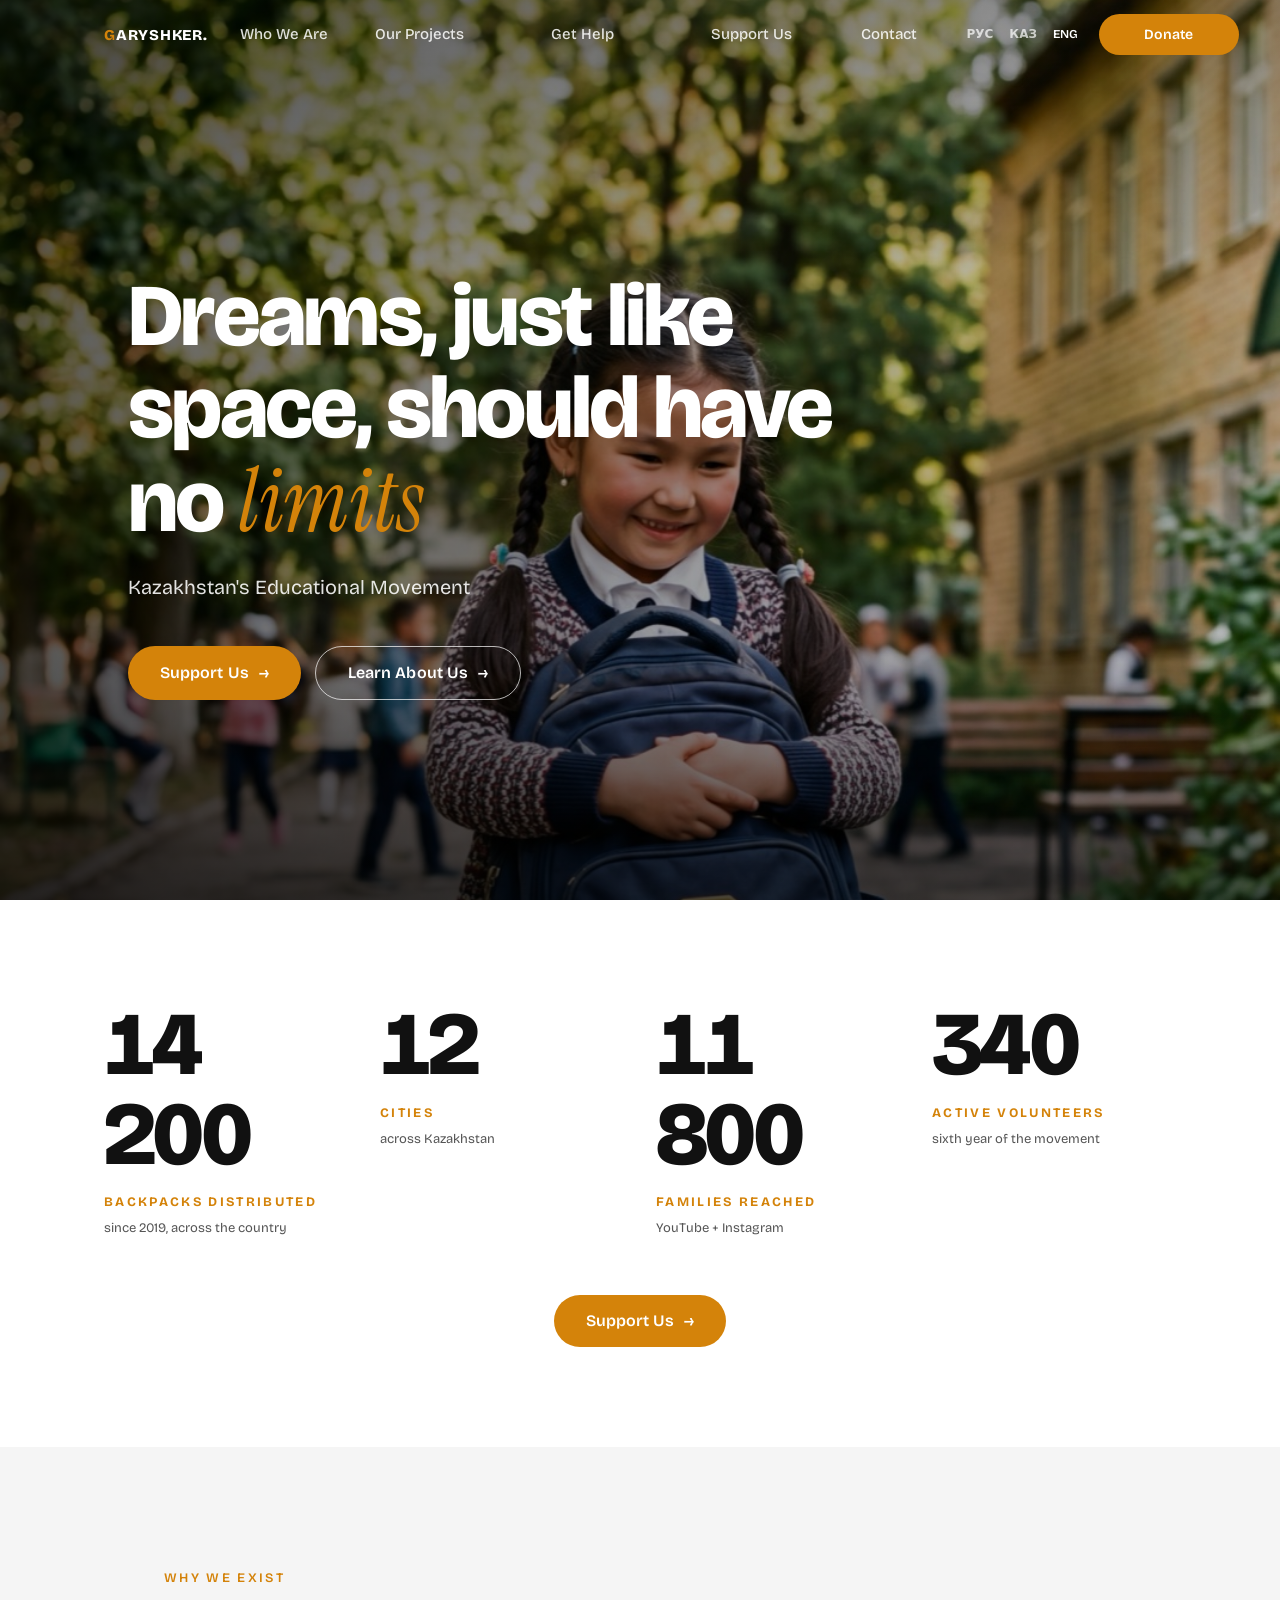
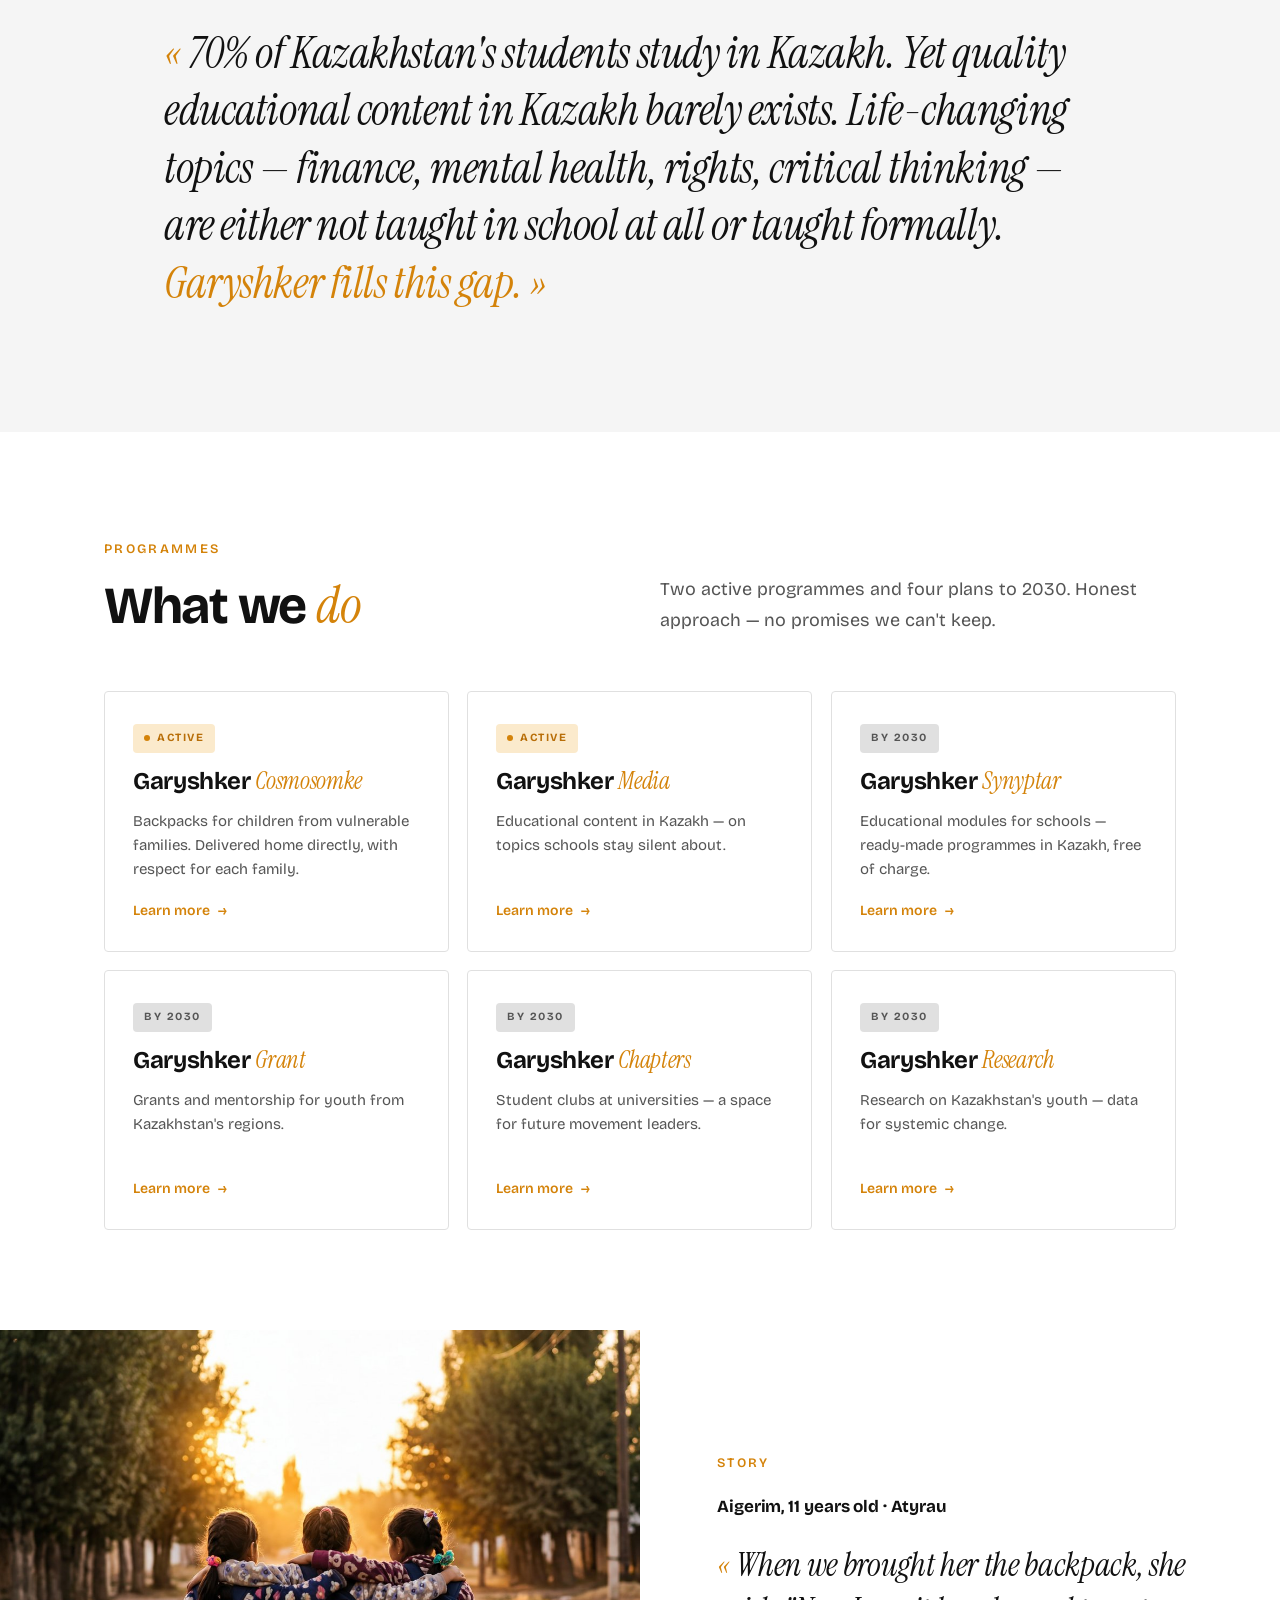
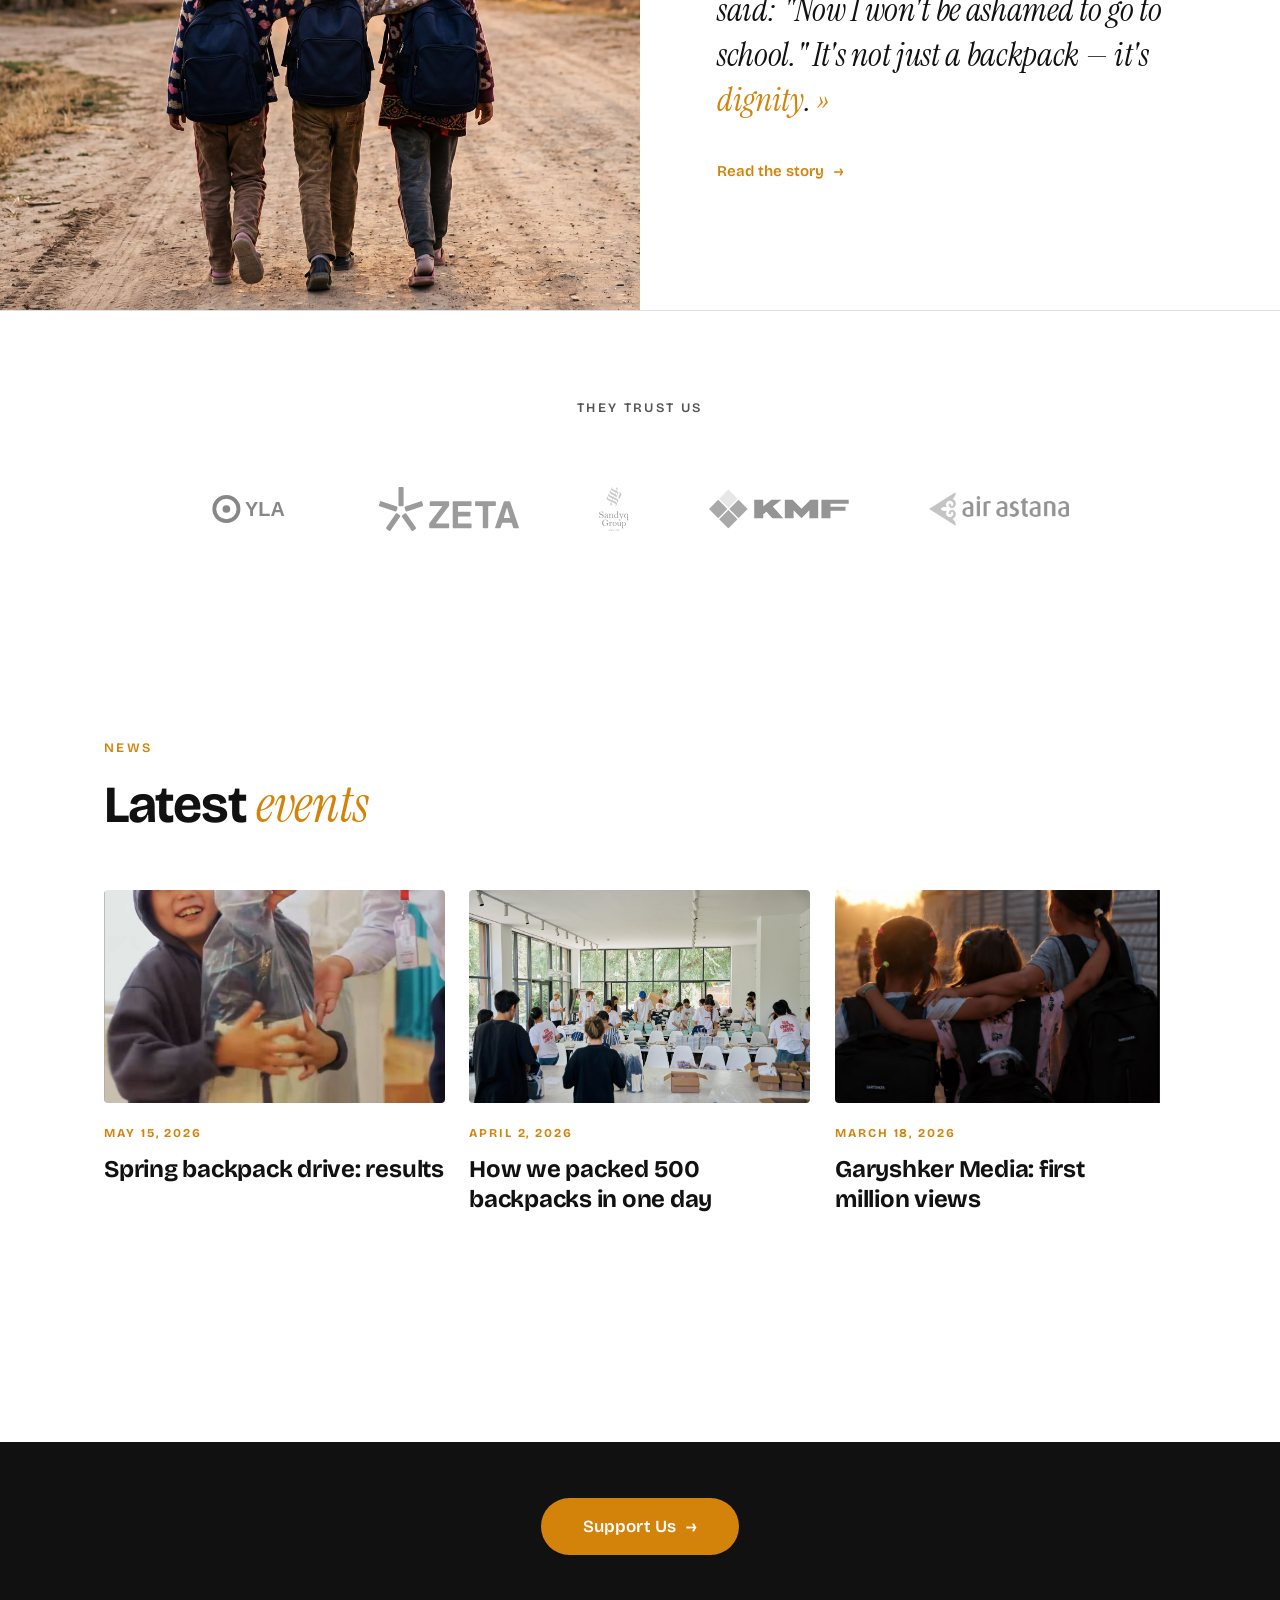
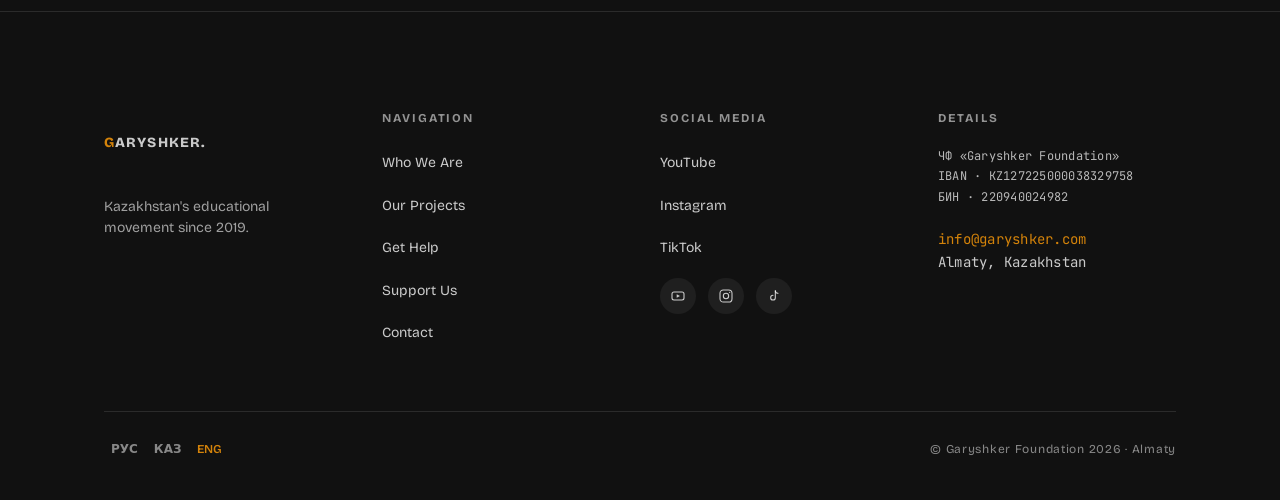
==== index.html @ d1267ba1 "Initial commit — Garyshker Foundation website" ====
<!doctype html>
<html lang="ru">
<head>
<meta charset="utf-8">
<meta name="viewport" content="width=device-width, initial-scale=1">
<title>Garyshker · Образовательное движение Казахстана</title>
<meta name="description" content="У мечтаний, как и у космоса, не должно быть пределов. Образовательное движение Казахстана с 2019 года.">
<meta property="og:title" content="GARYSHKER — Образовательное движение Казахстана">
<meta property="og:description" content="Помогаем детям из уязвимых семей получить доступ к качественному образованию с 2019 года.">
<meta property="og:url" content="https://garyshkerrr.netlify.app/">
<meta property="og:type" content="website">
<meta property="og:site_name" content="GARYSHKER">
<meta property="og:image" content="https://garyshkerrr.netlify.app/assets/og_cover.jpg">
<meta name="twitter:card" content="summary_large_image">
<meta name="twitter:image" content="https://garyshkerrr.netlify.app/assets/og_cover.jpg">
<meta name="theme-color" content="#D4830A">
<link rel="preload" as="image" href="assets/girl_g_backpack_school.jpg">
<script src="js/i18n.js" defer></script>
<script src="js/stats.js" defer></script>

<link rel="preconnect" href="https://fonts.googleapis.com">
<link rel="preconnect" href="https://fonts.gstatic.com" crossorigin>
<link href="https://fonts.googleapis.com/css2?family=Bricolage+Grotesque:wght@400;500;600;700;800&family=Instrument+Serif:ital@0;1&family=JetBrains+Mono:wght@400;500;600&display=swap" rel="stylesheet">
<link rel="stylesheet" href="styles.css">

<style>
  /* ─────────────── Home-specific styles ─────────────── */

  /* HERO */
  .home-hero {
    position: relative;
    min-height: 100vh;
    padding: 0;
    overflow: hidden;
    display: flex; align-items: flex-start;
  }
  .home-hero__bg {
    position: absolute; inset: 0;
    background: url('assets/girl_g_backpack_school.jpg') center 30% / cover no-repeat;
    z-index: 0;
    transform: scale(1.05);
    animation: heroZoom 22s var(--ease) forwards;
  }
  @keyframes heroZoom { to { transform: scale(1); } }
  .home-hero__bg::after {
    content: ""; position: absolute; inset: 0;
    background:
      linear-gradient(90deg, rgba(0,0,0,0.65) 0%, rgba(0,0,0,0.42) 45%, rgba(0,0,0,0.18) 100%),
      linear-gradient(180deg, rgba(0,0,0,0.25) 0%, rgba(0,0,0,0) 30%, rgba(0,0,0,0) 70%, rgba(0,0,0,0.55) 100%);
  }
  .home-hero__inner {
    position: relative; z-index: 1;
    width: 100%;
    padding: 30vh 10vw 100px;
    max-width: 1400px;
  }
  .home-hero__content { max-width: 760px; }
  .home-hero h1 {
    color: var(--white);
    font-size: clamp(40px, 7vw, 88px);
    font-weight: 800;
    line-height: 1.05;
    letter-spacing: -0.03em;
    margin-bottom: 24px;
    text-wrap: pretty;
  }
  .home-hero h1 em {
    font-family: var(--font-serif);
    font-style: italic;
    font-weight: 400;
    color: var(--amber);
    letter-spacing: -0.005em;
  }
  .home-hero__sub {
    font-size: 20px;
    color: rgba(255,255,255,0.88);
    margin-bottom: 44px;
    max-width: 520px;
    line-height: 1.5;
  }
  .home-hero__ctas { display: flex; gap: 14px; flex-wrap: wrap; }
  @media (max-width: 720px) { .home-hero__inner { padding: 0 var(--pad-x); } }

  /* KEY STATS — 4 in a row */
  .key-stats {
    background: var(--white);
    padding: 100px 0;
  }
  .key-stats__inner {
    max-width: var(--max-w);
    margin: 0 auto;
    padding: 0 var(--pad-x);
  }
  .key-stats__grid {
    display: grid;
    grid-template-columns: repeat(4, 1fr);
    gap: 32px;
    margin-bottom: 56px;
  }
  @media (max-width: 880px) { .key-stats__grid { grid-template-columns: 1fr 1fr; gap: 48px 24px; } }
  .key-stats__cell { text-align: left; }
  .key-stats__n {
    font-size: clamp(56px, 7vw, 96px);
    font-weight: 800;
    color: var(--ink);
    line-height: 1;
    letter-spacing: -0.04em;
    font-variant-numeric: tabular-nums;
    margin-bottom: 14px;
  }
  .key-stats__l {
    font-size: 13px;
    font-weight: 700;
    color: var(--amber);
    letter-spacing: 0.18em;
    text-transform: uppercase;
    line-height: 1.4;
    margin-bottom: 8px;
  }
  .key-stats__s {
    font-size: 13px;
    color: var(--muted);
    line-height: 1.5;
  }
  .key-stats__cta { text-align: center; }

  /* WHY — large italic quote on gray */
  .why {
    background: var(--gray);
    padding: 120px 0;
  }
  .why__inner {
    max-width: 1080px;
    margin: 0 auto;
    padding: 0 var(--pad-x);
  }
  .why .overline { margin-bottom: 36px; display: block; }
  .why__q {
    font-family: var(--font-serif);
    font-style: italic;
    font-size: clamp(28px, 3.4vw, 44px);
    line-height: 1.32;
    color: var(--ink);
    letter-spacing: -0.01em;
    font-weight: 400;
    text-wrap: pretty;
  }
  .why__q .amber { color: var(--amber); font-weight: 400; }
  .why__q::before { content: "« "; color: var(--amber); }
  .why__q::after  { content: " »"; color: var(--amber); }

  /* DIRECTIONS — 6 cards */
  .directions {
    background: var(--white);
    padding: 100px 0;
  }
  .directions__inner {
    max-width: var(--max-w);
    margin: 0 auto;
    padding: 0 var(--pad-x);
  }
  .directions__head {
    margin-bottom: 56px;
    display: grid;
    grid-template-columns: 1fr 1fr;
    gap: 40px;
    align-items: end;
  }
  @media (max-width: 720px) { .directions__head { grid-template-columns: 1fr; gap: 16px; } }
  .directions__grid {
    display: grid;
    grid-template-columns: repeat(3, 1fr);
    gap: 18px;
  }
  @media (max-width: 920px) { .directions__grid { grid-template-columns: 1fr 1fr; } }
  @media (max-width: 560px) { .directions__grid { grid-template-columns: 1fr; } }

  /* STORY split */
  .home-story {
    background: var(--white);
    overflow: hidden;
  }
  .home-story__inner {
    display: grid;
    grid-template-columns: 1fr 1fr;
    min-height: 580px;
  }
  @media (max-width: 880px) {
    .home-story__inner { display: flex; flex-direction: column; }
    .home-story__img { order: -1; }
  }
  .home-story__img {
    background-size: cover;
    background-position: center;
    background-repeat: no-repeat;
    min-height: 380px;
  }
  .home-story__body {
    padding: clamp(56px, 8vw, 96px) clamp(36px, 6vw, 88px);
    display: flex; flex-direction: column; justify-content: center;
    max-width: 640px;
  }
  .home-story__body .overline { margin-bottom: 18px; }
  .home-story__name {
    font-size: 17px;
    font-weight: 700;
    color: var(--ink);
    margin-bottom: 22px;
    letter-spacing: -0.005em;
  }
  .home-story__q {
    font-family: var(--font-serif);
    font-style: italic;
    font-size: clamp(24px, 2.6vw, 34px);
    line-height: 1.35;
    color: var(--ink);
    letter-spacing: -0.01em;
    font-weight: 400;
    margin-bottom: 32px;
    text-wrap: pretty;
  }
  .home-story__q::before { content: "« "; color: var(--amber); }
  .home-story__q::after  { content: " »"; color: var(--amber); }

  /* PARTNERS — dark row */
  .home-partners {
    background: var(--white);
    padding: 80px 0;
    text-align: center;
    border-top: 1px solid var(--gray-line);
  }
  .home-partners__inner {
    max-width: var(--max-w);
    margin: 0 auto;
    padding: 0 var(--pad-x);
  }
  .home-partners .overline {
    color: var(--muted);
    letter-spacing: 0.18em;
    margin-bottom: 48px;
  }
  .home-partners__row {
    display: flex;
    flex-wrap: wrap;
    justify-content: center;
    align-items: center;
    gap: 0;
  }
  .partner-logo {
    display: flex;
    align-items: center;
    justify-content: center;
    padding: 20px 40px;
    transition: transform .2s ease;
  }
  .partner-logo:hover {
    transform: scale(1.06);
  }
  .partner-logo img {
    height: 44px;
    width: auto;
    max-width: 140px;
    object-fit: contain;
    opacity: 0.5;
    filter: grayscale(100%);
    transition: opacity .2s ease, filter .2s ease;
  }
  .partner-logo:hover img {
    opacity: 1;
    filter: grayscale(0%);
  }
  @media (max-width: 600px) {
    .partner-logo { padding: 16px 24px; }
    .partner-logo img { height: 34px; }
  }

  /* EVENTS — 3 cards */
  .events {
    background: var(--white);
    padding: 100px 0 120px;
  }
  .events__inner {
    max-width: var(--max-w);
    margin: 0 auto;
    padding: 0 var(--pad-x);
  }
  .events__head { margin-bottom: 56px; }
  .events__grid {
    display: grid;
    grid-template-columns: repeat(3, 1fr);
    gap: 24px;
    margin-bottom: 56px;
  }
  @media (max-width: 880px) { .events__grid { grid-template-columns: 1fr; gap: 32px; } }
  .ecard { display: block; transition: transform .25s var(--ease); }
  .ecard:hover { transform: translateY(-4px); }
  .ecard__photo {
    width: 100%;
    aspect-ratio: 16 / 10;
    background-size: cover;
    background-position: center;
    background-repeat: no-repeat;
    background-color: var(--gray);
    margin-bottom: 20px;
    border-radius: 4px;
    overflow: hidden;
  }
  .ecard__date {
    font-size: 12px;
    font-weight: 700;
    color: var(--amber);
    letter-spacing: 0.16em;
    text-transform: uppercase;
    margin-bottom: 10px;
  }
  .ecard__title {
    font-size: clamp(20px, 2vw, 24px);
    font-weight: 700;
    color: var(--ink);
    line-height: 1.25;
    letter-spacing: -0.01em;
    text-wrap: pretty;
  }
  .ecard:hover .ecard__title { color: var(--amber); }
  .events__cta { text-align: center; }

  /* FOOTER — amber CTA strip + 4-col */
  .footer-cta {
    background: var(--ink);
    padding: 56px 0;
    text-align: center;
    border-bottom: 1px solid var(--gray-line-dk);
  }
  .footer-cta .btn {
    padding: 20px 42px;
    font-size: 17px;
  }
  footer .footer__cols .reqs {
    font-family: 'JetBrains Mono', monospace;
    font-size: 12px;
    color: rgba(255,255,255,0.7);
    line-height: 1.7;
    letter-spacing: 0.02em;
  }
  footer .footer__bottom-lang {
    display: flex; gap: 2px;
    font-family: var(--font);
    font-size: 12px;
    font-weight: 600;
    color: rgba(255,255,255,0.5);
    letter-spacing: 0.06em;
  }
  footer .footer__bottom-lang button {
    padding: 5px 7px;
    border-radius: 4px;
    transition: color .15s ease;
  }
  footer .footer__bottom-lang button:hover { color: var(--white); }
  footer .footer__bottom-lang button.is-active { color: var(--amber); }
</style>
<template id="__bundler_thumbnail">
  <svg xmlns="http://www.w3.org/2000/svg" viewBox="0 0 200 200">
    <rect width="200" height="200" fill="#FFFFFF"/>
    <circle cx="100" cy="100" r="44" fill="#D4830A"/>
    <text x="100" y="170" text-anchor="middle" font-family="sans-serif" font-weight="800" font-size="20" fill="#111111">garyshker</text>
  </svg>
</template>
</head>
<body>

<!-- ═══════════════ NAV ═══════════════ -->
<div class="nav-wrap" id="nav">
  <nav class="nav">
    <a href="garyshker.com.html" class="logo">
      <span class="logo__mark"></span>
      <span><span class="a">G</span>ARYSHKER.</span>
    </a>
    <div class="nav__items">
      <a class="nav__a" href="about.html" data-i18n="nav.who">Кто мы</a>
      <a class="nav__a" href="projects.html" data-i18n="nav.projects">Наши проекты</a>
      <a class="nav__a" href="apply.html" data-i18n="nav.apply">Получить помощь</a>
      <a class="nav__a" href="support.html" data-i18n="nav.support">Поддержите нас</a>
      <a class="nav__a" href="contacts.html" data-i18n="nav.contacts">Контакты</a>
    </div>
    <div class="nav__right">
      <div class="lang">
        <button data-lang="ru" onclick="gsi18n.switchLang('ru')" type="button">РУС</button>
        <button data-lang="kz" onclick="gsi18n.switchLang('kz')" type="button">КАЗ</button>
        <button data-lang="en" onclick="gsi18n.switchLang('en')" type="button">ENG</button>
      </div>
      <a href="support.html#donate" class="nav__cta" data-i18n="nav.cta">Поддержать</a>
      <button class="burger" type="button" aria-label="Меню">
        <svg width="20" height="20" viewBox="0 0 20 20" fill="none">
          <line x1="3" y1="6" x2="17" y2="6" stroke="currentColor" stroke-width="1.8" stroke-linecap="round"/>
          <line x1="3" y1="10" x2="17" y2="10" stroke="currentColor" stroke-width="1.8" stroke-linecap="round"/>
          <line x1="3" y1="14" x2="17" y2="14" stroke="currentColor" stroke-width="1.8" stroke-linecap="round"/>
        </svg>
      </button>
    </div>
  </nav>
</div>

<!-- ═══════════════ BLOCK 1 — HERO ═══════════════ -->
<section class="home-hero" id="top">
  <div class="home-hero__bg"></div>
  <div class="home-hero__inner">
    <div class="home-hero__content">
      <h1 class="rv" data-i18n-html="home.hero.h1">У мечтаний, как и у космоса, не должно быть <em>пределов</em></h1>
      <p class="home-hero__sub rv rv-d1" data-i18n="home.hero.sub">Образовательное движение Казахстана</p>
      <div class="home-hero__ctas rv rv-d2">
        <a href="support.html" class="btn btn--amber btn--lg">
          <span data-i18n="home.hero.btn1">Поддержите нас</span>
          <span class="arr">→</span>
        </a>
        <a href="about.html" class="btn btn--outline-light btn--lg">
          <span data-i18n="home.hero.btn2">Узнать о нас</span>
          <span class="arr">→</span>
        </a>
      </div>
    </div>
  </div>
</section>

<!-- ═══════════════ BLOCK 2 — КЛЮЧЕВЫЕ ЦИФРЫ ═══════════════ -->
<section class="key-stats">
  <div class="key-stats__inner">
    <div class="key-stats__grid">
      <div class="key-stats__cell rv">
        <div class="key-stats__n" data-stat="рюкзаков">14 200</div>
        <div class="key-stats__l" data-i18n="home.stats.l1">Рюкзаков роздано</div>
        <div class="key-stats__s" data-i18n="home.stats.s1">с 2019 года, по всей стране</div>
      </div>
      <div class="key-stats__cell rv rv-d1">
        <div class="key-stats__n" data-stat="городов">12</div>
        <div class="key-stats__l" data-i18n="home.stats.l2">Городов</div>
        <div class="key-stats__s" data-i18n="home.stats.s2">по всему Казахстану</div>
      </div>
      <div class="key-stats__cell rv rv-d2">
        <div class="key-stats__n" data-stat="семей">11 800</div>
        <div class="key-stats__l" data-i18n="home.stats.l3">Семей охвачено</div>
        <div class="key-stats__s" data-i18n="home.stats.s3">YouTube + Instagram</div>
      </div>
      <div class="key-stats__cell rv rv-d3">
        <div class="key-stats__n" data-stat="волонтёров">340</div>
        <div class="key-stats__l" data-i18n="home.stats.l4">Активных волонтёров</div>
        <div class="key-stats__s" data-i18n="home.stats.s4">шестой год движения</div>
      </div>
    </div>
    <div class="key-stats__cta rv">
      <a href="support.html" class="btn btn--amber btn--lg">
        <span data-i18n="home.stats.cta">Поддержать движение</span>
        <span class="arr">→</span>
      </a>
    </div>
  </div>
</section>

<!-- ═══════════════ BLOCK 3 — ПОЧЕМУ МЫ СУЩЕСТВУЕМ ═══════════════ -->
<section class="why">
  <div class="why__inner">
    <div class="overline rv" data-i18n="home.why.overline">Почему мы существуем</div>
    <blockquote class="why__q rv rv-d1" data-i18n-html="home.why.q">70% школьников Казахстана учатся на казахском языке. При этом качественного образовательного контента на казахском почти не существует. Темы которые меняют жизнь — финансы, ментальное здоровье, права, критическое мышление — в школе либо не преподаются вовсе, либо преподаются формально. <span class="amber">Garyshker закрывает эту нишу.</span></blockquote>
  </div>
</section>

<!-- ═══════════════ BLOCK 4 — НАШИ НАПРАВЛЕНИЯ ═══════════════ -->
<section class="directions">
  <div class="directions__inner">
    <div class="directions__head">
      <div>
        <div class="overline rv" data-i18n="home.dir.overline">Направления</div>
        <h2 class="h2 rv rv-d1" style="margin-top: 14px;" data-i18n-html="home.dir.h2">Наши <em>направления</em></h2>
      </div>
      <p class="body rv rv-d2" data-i18n="home.dir.desc">Две работающие программы и четыре плана до 2030 года. Подача честная — без обещаний, которые мы не сможем выполнить.</p>
    </div>

    <div class="directions__grid">
      <a href="projects.html#cosmosomke" class="pcard rv">
        <span class="pcard__tag pcard__tag--active"><span class="dot"></span><span data-i18n="home.dir.tag.active">Активно</span></span>
        <div class="pcard__name" data-i18n-html="home.dir.cosmosomke.name">Garyshker <em>Cosmosomke</em></div>
        <p class="pcard__desc" data-i18n="home.dir.cosmosomke.desc">Рюкзаки для детей из социально уязвимых семей. Адресно на дом, с уважением к каждой семье.</p>
        <span class="pcard__cta"><span data-i18n="home.dir.cosmosomke.cta">Подробнее</span> <span class="arr">→</span></span>
      </a>

      <a href="projects.html#media" class="pcard rv rv-d1">
        <span class="pcard__tag pcard__tag--active"><span class="dot"></span><span data-i18n="home.dir.tag.active">Активно</span></span>
        <div class="pcard__name" data-i18n-html="home.dir.media.name">Garyshker <em>Media</em></div>
        <p class="pcard__desc" data-i18n="home.dir.media.desc">Образовательный контент на казахском — о темах, о которых молчат в школе.</p>
        <span class="pcard__cta"><span data-i18n="home.dir.media.cta">Подробнее</span> <span class="arr">→</span></span>
      </a>

      <a href="projects.html#synyptar" class="pcard rv rv-d2">
        <span class="pcard__tag pcard__tag--planned" data-i18n="home.dir.tag.planned">До 2030</span>
        <div class="pcard__name" data-i18n-html="home.dir.synyptar.name">Garyshker <em>Сыныптар</em></div>
        <p class="pcard__desc" data-i18n="home.dir.synyptar.desc">Образовательные модули для школ — готовые программы на казахском бесплатно.</p>
        <span class="pcard__cta"><span data-i18n="home.dir.synyptar.cta">Подробнее</span> <span class="arr">→</span></span>
      </a>

      <a href="projects.html#grant" class="pcard rv">
        <span class="pcard__tag pcard__tag--planned" data-i18n="home.dir.tag.planned">До 2030</span>
        <div class="pcard__name" data-i18n-html="home.dir.grant.name">Garyshker <em>Grant</em></div>
        <p class="pcard__desc" data-i18n="home.dir.grant.desc">Гранты и менторство для молодёжи из регионов Казахстана.</p>
        <span class="pcard__cta"><span data-i18n="home.dir.grant.cta">Подробнее</span> <span class="arr">→</span></span>
      </a>

      <a href="projects.html#chapters" class="pcard rv rv-d1">
        <span class="pcard__tag pcard__tag--planned" data-i18n="home.dir.tag.planned">До 2030</span>
        <div class="pcard__name" data-i18n-html="home.dir.chapters.name">Garyshker <em>Chapters</em></div>
        <p class="pcard__desc" data-i18n="home.dir.chapters.desc">Студенческие клубы в университетах — среда для будущих лидеров движения.</p>
        <span class="pcard__cta"><span data-i18n="home.dir.chapters.cta">Подробнее</span> <span class="arr">→</span></span>
      </a>

      <a href="projects.html#research" class="pcard rv rv-d2">
        <span class="pcard__tag pcard__tag--planned" data-i18n="home.dir.tag.planned">До 2030</span>
        <div class="pcard__name" data-i18n-html="home.dir.research.name">Garyshker <em>Research</em></div>
        <p class="pcard__desc" data-i18n="home.dir.research.desc">Исследования о молодёжи Казахстана — данные для системных изменений.</p>
        <span class="pcard__cta"><span data-i18n="home.dir.research.cta">Подробнее</span> <span class="arr">→</span></span>
      </a>
    </div>
  </div>
</section>

<!-- ═══════════════ BLOCK 5 — ИСТОРИЯ ОДНОГО РЕБЁНКА ═══════════════ -->
<section class="home-story">
  <div class="home-story__inner">
    <div class="home-story__img" style="background-image: url('assets/three_girls_sunset.jpg');" role="img" aria-label="Айгерим с подругами"></div>
    <div class="home-story__body">
      <div class="overline rv" data-i18n="home.story.overline">История</div>
      <div class="home-story__name rv rv-d1" data-i18n="home.story.name">Айгерим, 11 лет · Атырау</div>
      <blockquote class="home-story__q rv rv-d2" data-i18n-html="home.story.q">Когда нам принесли рюкзак, она сказала: «Теперь я не буду стыдиться идти в школу». Это не просто рюкзак — это <em style="font-family: var(--font-serif); color: var(--amber);">достоинство</em>.</blockquote>
      <div class="rv rv-d3">
        <a href="projects.html#cosmosomke" class="arrow-link"><span data-i18n="home.story.cta">Читать историю</span> <span class="arr">→</span></a>
      </div>
    </div>
  </div>
</section>

<!-- ═══════════════ BLOCK 6 — ПАРТНЁРЫ ═══════════════ -->
<section class="home-partners">
  <div class="home-partners__inner">
    <div class="overline rv" data-i18n="home.partners.overline">Нам доверяют</div>
    <div class="home-partners__row">
      <a class="partner-logo rv" href="https://oyla.kz/" target="_blank" rel="noopener" aria-label="OYLA">
        <img src="assets/logo_oyla.svg" alt="OYLA">
      </a>
      <a class="partner-logo rv rv-d1" href="https://zeta.kz/" target="_blank" rel="noopener" aria-label="ZETA">
        <img src="assets/logo_zeta.svg" alt="ZETA">
      </a>
      <a class="partner-logo rv rv-d1" href="https://sandyqgroup.com/menu-tary" target="_blank" rel="noopener" aria-label="Sandyq Group">
        <img src="assets/logo_sandyq.svg" alt="Sandyq Group">
      </a>
      <a class="partner-logo rv rv-d2" href="https://kmf.kz/" target="_blank" rel="noopener" aria-label="KMF">
        <img src="assets/logo_kmf.svg" alt="KMF">
      </a>
      <a class="partner-logo rv rv-d2" href="https://airastana.com/kaz-ru" target="_blank" rel="noopener" aria-label="Air Astana">
        <img src="assets/logo_airastana.webp" alt="Air Astana">
      </a>
    </div>
  </div>
</section>

<!-- ═══════════════ BLOCK 7 — ПОСЛЕДНИЕ СОБЫТИЯ ═══════════════ -->
<section class="events">
  <div class="events__inner">
    <div class="events__head">
      <div class="overline rv" data-i18n="home.events.overline">Новости</div>
      <h2 class="h2 rv rv-d1" style="margin-top: 14px;" data-i18n-html="home.events.h2">Последние <em>события</em></h2>
    </div>

    <div class="events__grid">
      <a class="ecard rv" href="#">
        <div class="ecard__photo" style="background-image: url('assets/boy_gift.jpg');"></div>
        <div class="ecard__date" data-i18n="home.events.e1.date">15 мая 2026</div>
        <h3 class="ecard__title" data-i18n="home.events.e1.title">Весенний сбор рюкзаков: итоги</h3>
      </a>

      <a class="ecard rv rv-d1" href="#">
        <div class="ecard__photo" style="background-image: url('assets/cosmosomke_packing_wide.jpg');"></div>
        <div class="ecard__date" data-i18n="home.events.e2.date">02 апреля 2026</div>
        <h3 class="ecard__title" data-i18n="home.events.e2.title">Как мы собрали 500 рюкзаков за один день</h3>
      </a>

      <a class="ecard rv rv-d2" href="#">
        <div class="ecard__photo" style="background-image: url('assets/bg_walking.jpg');"></div>
        <div class="ecard__date" data-i18n="home.events.e3.date">18 марта 2026</div>
        <h3 class="ecard__title" data-i18n="home.events.e3.title">Garyshker Media: первый миллион просмотров</h3>
      </a>
    </div>

    <div class="events__cta rv">
      <a href="#" class="btn btn--amber btn--lg">
        <span data-i18n="home.events.cta">Смотреть все события</span>
        <span class="arr">→</span>
      </a>
    </div>
  </div>
</section>

<!-- ═══════════════ FOOTER ═══════════════ -->
<div class="footer-cta">
  <a href="support.html" class="btn btn--amber">
    <span data-i18n="footer.cta.btn">Поддержать движение</span>
    <span class="arr">→</span>
  </a>
</div>

<footer>
  <div class="footer__inner">
    <div class="footer__cols">
      <div class="footer__col">
        <a href="garyshker.com.html" class="logo" style="color: var(--white); font-size: 22px;">
          <span class="logo__mark"></span>
          <span><span class="a">G</span>ARYSHKER.</span>
        </a>
        <p style="margin-top: 18px; font-size: 14px; color: rgba(255,255,255,0.6); line-height: 1.55; max-width: 240px;" data-i18n="footer.sub">
          Образовательное движение Казахстана с 2019.
        </p>
      </div>

      <div class="footer__col">
        <h4 data-i18n="footer.nav">Навигация</h4>
        <ul>
          <li><a href="about.html" data-i18n="footer.nav.who">Кто мы</a></li>
          <li><a href="projects.html" data-i18n="footer.nav.projects">Наши проекты</a></li>
          <li><a href="apply.html" data-i18n="footer.nav.apply">Получить помощь</a></li>
          <li><a href="support.html" data-i18n="footer.nav.support">Поддержите нас</a></li>
          <li><a href="contacts.html" data-i18n="footer.nav.contacts">Контакты</a></li>
        </ul>
      </div>

      <div class="footer__col">
        <h4 data-i18n="footer.social">Соцсети</h4>
        <ul>
          <li><a href="https://youtube.com/@garyshker" target="_blank" rel="noopener">YouTube</a></li>
          <li><a href="https://instagram.com/garyshker" target="_blank" rel="noopener">Instagram</a></li>
          <li><a href="#" target="_blank" rel="noopener">TikTok</a></li>
        </ul>
        <div class="footer__socials">
          <a class="footer__social" href="https://youtube.com/@garyshker" target="_blank" rel="noopener" aria-label="YouTube">
            <svg viewBox="0 0 24 24" fill="none">
              <rect x="3" y="6" width="18" height="12" rx="3" stroke="currentColor" stroke-width="1.6"/>
              <path d="M10 9.5 L15 12 L10 14.5 Z" fill="currentColor"/>
            </svg>
          </a>
          <a class="footer__social" href="https://instagram.com/garyshker" target="_blank" rel="noopener" aria-label="Instagram">
            <svg viewBox="0 0 24 24" fill="none">
              <rect x="3" y="3" width="18" height="18" rx="5" stroke="currentColor" stroke-width="1.6"/>
              <circle cx="12" cy="12" r="4" stroke="currentColor" stroke-width="1.6"/>
              <circle cx="17.5" cy="6.5" r="1" fill="currentColor"/>
            </svg>
          </a>
          <a class="footer__social" href="#" aria-label="TikTok">
            <svg viewBox="0 0 24 24" fill="none">
              <path d="M14 4 V14.5 a3.5 3.5 0 1 1 -3.5 -3.5" stroke="currentColor" stroke-width="1.6" stroke-linecap="round" stroke-linejoin="round"/>
              <path d="M14 4 C 14 6 16 8 18 8" stroke="currentColor" stroke-width="1.6" stroke-linecap="round"/>
            </svg>
          </a>
        </div>
      </div>

      <div class="footer__col">
        <h4 data-i18n="footer.reqs">Реквизиты</h4>
        <div class="reqs">
          ЧФ «Garyshker Foundation»<br>
          IBAN · KZ127225000038329758<br>
          БИН · 220940024982<br>
          <br>
          <a href="mailto:info@garyshker.com" class="a">info@garyshker.com</a><br>
          <span data-i18n="footer.city">Алматы, Казахстан</span>
        </div>
      </div>
    </div>

    <div class="footer__bottom">
      <div class="footer__bottom-lang lang">
        <button data-lang="ru" onclick="gsi18n.switchLang('ru')" type="button">РУС</button>
        <button data-lang="kz" onclick="gsi18n.switchLang('kz')" type="button">КАЗ</button>
        <button data-lang="en" onclick="gsi18n.switchLang('en')" type="button">ENG</button>
      </div>
      <div data-i18n="footer.copy">© Garyshker Foundation 2026 · Алматы</div>
    </div>
  </div>
</footer>

<script>
  // ════════ Lang switch ════════
  document.querySelectorAll('.lang button, .footer__bottom-lang button').forEach(b => {
    b.addEventListener('click', () => {
      const group = b.closest('.lang, .footer__bottom-lang');
      group.querySelectorAll('button').forEach(x => x.classList.toggle('is-active', x === b));
    });
  });

  // ════════ Transparent nav on hero ════════
  const navWrap = document.getElementById('nav');
  const heroSection = document.getElementById('top');
  function updateNav() {
    const heroBottom = heroSection ? heroSection.getBoundingClientRect().bottom : 0;
    navWrap.classList.toggle('nav-wrap--hero', heroBottom > 70);
  }
  updateNav();
  window.addEventListener('scroll', updateNav, { passive: true });

  // ════════ Scroll reveal ════════
  const io = new IntersectionObserver((entries) => {
    entries.forEach(e => {
      if (e.isIntersecting) {
        e.target.classList.add('is-in');
        io.unobserve(e.target);
      }
    });
  }, { threshold: 0.14, rootMargin: '0px 0px -8% 0px' });
  document.querySelectorAll('.rv').forEach(el => io.observe(el));
</script>

</body>
</html>
---- styles.css ----
/* ════════════════════════════════════════════════════════════
   Garyshker — shared design system (Room-to-Read inspired)
   Used by: about.html, projects.html, apply.html, support.html
   Home (garyshker.com.html) has its own inline styles.
   ════════════════════════════════════════════════════════════ */

*, *::before, *::after { box-sizing: border-box; margin: 0; padding: 0; }

:root {
  --white:        #FFFFFF;
  --ink:          #111111;
  --text:         #1A1A1A;
  --muted:        #555555;
  --gray:         #F5F5F5;
  --gray-line:    #E0E0E0;
  --gray-line-dk: #2B2B2B;

  --amber:        #D4830A;
  --amber-hover:  #B86E08;
  --amber-soft:   #FBEACC;

  --green:        #1F8A5B;
  --green-soft:   #D7EBDD;

  --font:         'Bricolage Grotesque', system-ui, -apple-system, sans-serif;
  --font-serif:   'Instrument Serif', Georgia, serif;

  --max-w:        1200px;
  --pad-x:        clamp(20px, 6vw, 64px);
  --ease:         cubic-bezier(.22,.61,.36,1);
}

html { scroll-behavior: smooth; scroll-snap-type: none; }
body {
  background: var(--white);
  color: var(--text);
  font-family: var(--font);
  font-size: 18px;
  line-height: 1.7;
  -webkit-font-smoothing: antialiased;
  -moz-osx-font-smoothing: grayscale;
  overflow-x: hidden;
  scroll-snap-type: none;
}

img { display: block; max-width: 100%; }
a   { color: inherit; text-decoration: none; }
button { font: inherit; cursor: pointer; border: 0; background: 0; color: inherit; }

/* ─────────────────── Scroll reveal ─────────────────── */
.rv {
  opacity: 0;
  transform: translateY(24px);
  transition: opacity .9s var(--ease), transform .9s var(--ease);
  will-change: opacity, transform;
}
.rv.is-in { opacity: 1; transform: none; }
.rv-d1 { transition-delay: .08s; }
.rv-d2 { transition-delay: .16s; }
.rv-d3 { transition-delay: .24s; }
.rv-d4 { transition-delay: .32s; }
@media (prefers-reduced-motion: reduce) {
  .rv { opacity: 1; transform: none; transition: none; }
}

/* ─────────────────── Atoms ─────────────────── */
.overline {
  font-size: 13px;
  font-weight: 600;
  color: var(--amber);
  letter-spacing: 0.18em;
  text-transform: uppercase;
  display: inline-block;
}
.overline--light { color: var(--white); }

.h1 {
  font-family: var(--font);
  font-weight: 800;
  font-size: clamp(40px, 7vw, 88px);
  line-height: 1.05;
  letter-spacing: -0.03em;
}
.h2 {
  font-family: var(--font);
  font-weight: 700;
  font-size: clamp(30px, 4.2vw, 52px);
  line-height: 1.1;
  letter-spacing: -0.025em;
  color: var(--ink);
}
.h2 em, .h1 em {
  font-family: var(--font-serif);
  font-style: italic;
  font-weight: 400;
  color: var(--amber);
  letter-spacing: -0.005em;
}
.h3 {
  font-family: var(--font);
  font-weight: 700;
  font-size: clamp(22px, 2.4vw, 28px);
  line-height: 1.2;
  letter-spacing: -0.01em;
  color: var(--ink);
}
.body { font-size: 18px; color: var(--muted); line-height: 1.7; }
.body strong { color: var(--ink); font-weight: 600; }
.small { font-size: 14px; color: var(--muted); line-height: 1.55; }

.btn {
  display: inline-flex; align-items: center; justify-content: center;
  gap: 10px;
  padding: 16px 28px;
  font-size: 15px;
  font-weight: 600;
  letter-spacing: 0.005em;
  line-height: 1;
  border-radius: 999px;
  transition: background .18s var(--ease), color .18s var(--ease), transform .18s var(--ease), border-color .18s var(--ease);
}
.btn--amber { background: var(--amber); color: var(--white); }
.btn--amber:hover { background: var(--amber-hover); transform: translateY(-1px); }
.btn--white { background: var(--white); color: var(--ink); }
.btn--white:hover { background: var(--gray); transform: translateY(-1px); }
.btn--ink { background: var(--ink); color: var(--white); }
.btn--ink:hover { background: var(--amber); }
.btn--outline-light {
  background: transparent; color: var(--white);
  border: 1.5px solid rgba(255,255,255,0.7);
}
.btn--outline-light:hover { background: rgba(255,255,255,0.1); border-color: var(--white); }
.btn--lg { padding: 18px 32px; font-size: 16px; }
.btn .arr { transition: transform .18s var(--ease); display: inline-block; }
.btn:hover .arr { transform: translateX(4px); }

.arrow-link {
  display: inline-flex; align-items: center; gap: 10px;
  color: var(--amber);
  font-weight: 600;
  font-size: 15px;
  padding-bottom: 2px;
  border-bottom: 1px solid transparent;
  transition: color .15s ease, border-color .15s ease;
}
.arrow-link:hover { color: var(--amber-hover); border-bottom-color: var(--amber-hover); }
.arrow-link .arr { transition: transform .15s ease; display: inline-block; }
.arrow-link:hover .arr { transform: translateX(4px); }

/* ═══════════════════════════════ NAV ═══════════════════════════════ */
.nav-wrap {
  position: fixed; top: 0; left: 0; right: 0;
  z-index: 80;
  background: var(--white);
  border-bottom: 1px solid var(--gray-line);
  height: 70px;
  transition: background 0.3s ease, border-color 0.3s ease;
}
.nav-wrap--hero {
  background: transparent;
  border-bottom-color: transparent;
}
.nav-wrap--hero .logo { color: var(--white); }
.nav-wrap--hero .nav__a { color: rgba(255,255,255,0.85); }
.nav-wrap--hero .nav__a:hover { color: var(--white); }
.nav-wrap--hero .lang button { color: rgba(255,255,255,0.7); }
.nav-wrap--hero .lang button[aria-pressed="true"],
.nav-wrap--hero .lang button.is-active { color: var(--white); }
.nav-wrap--hero .nav__cta { border-color: rgba(255,255,255,0.6); color: var(--white); }
.nav-wrap--hero .burger span { background: var(--white); }
.nav {
  max-width: var(--max-w);
  height: 100%;
  margin: 0 auto;
  padding: 0 var(--pad-x);
  display: flex;
  align-items: center;
  justify-content: space-between;
  gap: 32px;
}
.logo {
  display: flex; align-items: center; gap: 0;
  font-family: 'Bricolage Grotesque', sans-serif;
  font-weight: 800;
  font-size: 15px;
  line-height: 70px;
  letter-spacing: 0.05em;
  color: var(--ink);
  flex-shrink: 0;
  text-transform: uppercase;
}
.logo__mark { display: none; }
.logo:focus { outline: none; }
.logo .a { color: var(--amber); }

.nav__items {
  display: flex; align-items: center;
  gap: 32px;
  white-space: nowrap;
  flex: 1;
  justify-content: center;
}
.nav__a {
  font-size: 15px;
  font-weight: 500;
  color: var(--text);
  transition: color .15s ease;
  white-space: nowrap;
  text-align: center;
}
.nav__a:hover, .nav__a.is-active { color: var(--amber); }

.nav__right { display: flex; align-items: center; gap: 14px; flex-shrink: 0; }
.lang {
  display: flex; gap: 2px;
  font-size: 12px;
  font-weight: 600;
  color: var(--muted);
  letter-spacing: 0.04em;
}
.lang button {
  padding: 5px 7px;
  border-radius: 4px;
  transition: color .15s ease;
}
.lang button:hover { color: var(--ink); }
.lang button.is-active { color: var(--amber); }

.nav__cta {
  background: var(--amber);
  color: var(--white);
  padding: 9px 18px;
  border-radius: 999px;
  font-size: 14px;
  font-weight: 600;
  transition: background .18s var(--ease), transform .18s var(--ease);
}
.nav__cta:hover { background: var(--amber-hover); transform: translateY(-1px); }

.burger { display: none; width: 32px; height: 32px; align-items: center; justify-content: center; color: var(--ink); }
@media (max-width: 768px) {
  .nav { grid-template-columns: auto auto; }
  .nav__items { display: none; }
  .lang { display: none; }
  .burger { display: inline-flex; }
}
/* Tablet: 768–1024px — full nav visible, compact spacing */
@media (min-width: 769px) and (max-width: 1024px) {
  .nav__items { gap: 20px; }
  .nav__a { font-size: 13px; }
  .nav__cta { padding: 8px 14px; font-size: 13px; }
  .lang { font-size: 11px; }
}

/* ═══════════════════════════════ PAGE HERO ═══════════════════════════════ */
.page-hero {
  position: relative;
  min-height: 56vh;
  padding: 70px 0 0;
  overflow: hidden;
  display: flex; align-items: center;
}
.page-hero__bg {
  position: absolute; inset: 0;
  background-size: cover;
  background-position: center 30%;
  background-repeat: no-repeat;
  z-index: 0;
}
.page-hero__bg::after {
  content: ""; position: absolute; inset: 0;
  background:
    linear-gradient(180deg, rgba(0,0,0,0.55) 0%, rgba(0,0,0,0.4) 50%, rgba(0,0,0,0.6) 100%);
}
.page-hero__inner {
  position: relative; z-index: 1;
  max-width: var(--max-w);
  width: 100%;
  margin: 0 auto;
  padding: 80px var(--pad-x) 56px;
}
.page-hero .overline { margin-bottom: 22px; color: var(--white); }
.page-hero h1 {
  color: var(--white);
  font-size: clamp(40px, 6vw, 80px);
  font-weight: 800;
  line-height: 1.05;
  letter-spacing: -0.03em;
  max-width: 820px;
  text-wrap: pretty;
}
.page-hero h1 em {
  font-family: var(--font-serif);
  font-style: italic;
  font-weight: 400;
  color: var(--amber);
  letter-spacing: -0.005em;
}
.page-hero__sub {
  margin-top: 24px;
  font-size: clamp(17px, 1.6vw, 20px);
  color: rgba(255,255,255,0.88);
  max-width: 580px;
  line-height: 1.55;
}

/* ═══════════════════════════════ SPLIT ROW ═══════════════════════════════ */
.split {
  background: var(--white);
  overflow: hidden;
}
.split--gray { background: var(--gray); }
.split--ink  { background: var(--ink); color: var(--white); }
.split--ink .body { color: rgba(255,255,255,0.82); }
.split--ink .body strong { color: var(--white); }
.split--ink .h2 { color: var(--white); }
.split__inner {
  display: grid;
  grid-template-columns: 1fr 1fr;
  min-height: 540px;
}
@media (max-width: 768px) {
  .split__inner { display: flex; flex-direction: column; }
  .split__inner .split__img { order: -1; }
}
.split__img {
  background-size: cover;
  background-position: center;
  background-repeat: no-repeat;
  min-height: 360px;
}
.split__body {
  padding: clamp(56px, 8vw, 96px) clamp(36px, 6vw, 88px);
  display: flex; flex-direction: column; justify-content: center;
  max-width: 640px;
}
.split__body .overline { margin-bottom: 18px; }
.split__body h2 { margin-bottom: 24px; }
.split__body p  { margin-bottom: 24px; max-width: 520px; }
.split__body p:last-of-type { margin-bottom: 32px; }

/* ═══════════════════════════════ SECTION blocks ═══════════════════════════════ */
section.standard {
  padding: 100px 0;
}
section.standard.bg-gray { background: var(--gray); }
section.standard.bg-ink  { background: var(--ink); color: var(--white); }
.wrap {
  max-width: var(--max-w);
  margin: 0 auto;
  padding: 0 var(--pad-x);
}

.section__head {
  margin-bottom: 56px;
  display: grid;
  grid-template-columns: 1fr 1fr;
  gap: 40px;
  align-items: end;
}
.section__head .overline { margin-bottom: 14px; }
.section__head p { max-width: 460px; color: var(--muted); }
@media (max-width: 720px) { .section__head { grid-template-columns: 1fr; gap: 16px; } }

/* ═══════════════════════════════ PULL QUOTE ═══════════════════════════════ */
.pull-quote {
  font-family: var(--font-serif);
  font-style: italic;
  font-size: clamp(24px, 2.4vw, 32px);
  line-height: 1.35;
  color: var(--amber);
  padding: 12px 0 12px 28px;
  border-left: 3px solid var(--amber);
  letter-spacing: -0.005em;
  font-weight: 400;
}
.pull-quote__cite {
  display: block;
  margin-top: 22px;
  font-family: var(--font);
  font-style: normal;
  font-size: 14px;
  color: var(--muted);
  letter-spacing: 0.04em;
  font-weight: 500;
}
.pull-quote__cite strong { color: var(--ink); font-weight: 600; }

/* ═══════════════════════════════ IMPACT BAND ═══════════════════════════════ */
.impact-band {
  background: var(--ink);
  padding: 120px 0;
  text-align: center;
  color: var(--white);
}
.impact-band__inner {
  max-width: 880px;
  margin: 0 auto;
  padding: 0 var(--pad-x);
}
.impact-band__n {
  font-size: clamp(96px, 16vw, 200px);
  font-weight: 800;
  line-height: 0.95;
  letter-spacing: -0.05em;
  color: var(--white);
  font-variant-numeric: tabular-nums;
  margin-bottom: 24px;
}
.impact-band__l {
  font-size: clamp(18px, 1.8vw, 22px);
  color: rgba(255,255,255,0.85);
  max-width: 580px;
  margin: 0 auto 36px;
  line-height: 1.5;
}

/* ═══════════════════════════════ STATS GRID ═══════════════════════════════ */
.stats-grid {
  display: grid;
  grid-template-columns: repeat(4, 1fr);
  gap: 24px;
}
@media (max-width: 720px) { .stats-grid { grid-template-columns: 1fr 1fr; gap: 40px 24px; } }
.stats-grid__cell { text-align: center; }
.stats-grid__n {
  font-size: clamp(48px, 5.5vw, 72px);
  font-weight: 800;
  color: var(--amber);
  line-height: 1;
  letter-spacing: -0.03em;
  font-variant-numeric: tabular-nums;
  margin-bottom: 12px;
}
.stats-grid__l {
  font-size: 13px;
  font-weight: 700;
  color: var(--ink);
  letter-spacing: 0.14em;
  text-transform: uppercase;
}

/* ═══════════════════════════════ PROGRAM CARDS ═══════════════════════════════ */
.pcard-grid {
  display: grid;
  grid-template-columns: repeat(3, 1fr);
  gap: 18px;
}
@media (max-width: 920px) { .pcard-grid { grid-template-columns: 1fr 1fr; } }
@media (max-width: 560px) { .pcard-grid { grid-template-columns: 1fr; } }

.pcard {
  background: var(--white);
  border-radius: 4px;
  padding: 32px 28px 28px;
  display: flex; flex-direction: column; gap: 14px;
  min-height: 260px;
  transition: transform .25s var(--ease), box-shadow .25s var(--ease);
  border: 1px solid var(--gray-line);
}
.pcard:hover {
  transform: translateY(-4px);
  border-color: transparent;
  box-shadow: 0 18px 40px -16px rgba(17,17,17,0.18);
}
.pcard__tag {
  display: inline-flex; align-items: center; gap: 7px;
  align-self: flex-start;
  font-size: 11px;
  font-weight: 700;
  letter-spacing: 0.14em;
  text-transform: uppercase;
  padding: 5px 11px;
  border-radius: 4px;
}
.pcard__tag--active { background: var(--amber-soft); color: var(--amber-hover); }
.pcard__tag--active .dot {
  width: 6px; height: 6px; border-radius: 99px;
  background: var(--amber);
}
.pcard__tag--planned { background: var(--gray-line); color: var(--muted); }
.pcard__name {
  font-size: 24px;
  font-weight: 700;
  color: var(--ink);
  letter-spacing: -0.015em;
  line-height: 1.15;
}
.pcard__name em {
  font-family: var(--font-serif);
  font-style: italic;
  font-weight: 400;
  color: var(--amber);
}
.pcard__desc {
  font-size: 15px;
  color: var(--muted);
  line-height: 1.6;
  flex: 1;
}
.pcard__cta {
  display: inline-flex; align-items: center; gap: 8px;
  font-size: 14px;
  font-weight: 600;
  color: var(--amber);
  margin-top: 4px;
}
.pcard__cta .arr { transition: transform .15s ease; display: inline-block; }
.pcard:hover .pcard__cta .arr { transform: translateX(4px); }

/* ═══════════════════════════════ STEPS ═══════════════════════════════ */
.steps {
  display: grid;
  grid-template-columns: repeat(5, 1fr);
  gap: 24px;
  margin-top: 56px;
}
@media (max-width: 920px) { .steps { grid-template-columns: 1fr 1fr; } }
@media (max-width: 520px) { .steps { grid-template-columns: 1fr; } }
.step {
  padding: 24px 0;
  border-top: 2px solid var(--amber);
}
.step__n {
  font-size: 12px;
  font-weight: 700;
  color: var(--amber);
  letter-spacing: 0.14em;
  text-transform: uppercase;
  margin-bottom: 12px;
}
.step h3 {
  font-size: 19px;
  font-weight: 700;
  color: var(--ink);
  margin-bottom: 8px;
  letter-spacing: -0.005em;
}
.step p {
  font-size: 14px;
  color: var(--muted);
  line-height: 1.55;
}

/* ═══════════════════════════════ FORMS ═══════════════════════════════ */
.form-card {
  background: var(--white);
  border: 1px solid var(--gray-line);
  border-radius: 6px;
  padding: clamp(28px, 3vw, 40px);
}
.form-card--in-gray { background: var(--white); }
.form-row { margin-bottom: 18px; }
.form-row__lbl {
  font-size: 12px;
  font-weight: 700;
  color: var(--ink);
  letter-spacing: 0.12em;
  margin-bottom: 8px;
  display: block;
  text-transform: uppercase;
}
.form-row__lbl span { color: var(--muted); font-weight: 400; letter-spacing: 0.02em; text-transform: none; font-size: 12px; }
.fi {
  width: 100%;
  background: var(--white);
  border: 1px solid var(--gray-line);
  border-radius: 4px;
  padding: 14px 16px;
  color: var(--ink);
  font-size: 15px;
  font-family: var(--font);
  outline: none;
  transition: border-color .15s ease, box-shadow .15s ease;
  -webkit-appearance: none; appearance: none;
}
.fi::placeholder { color: var(--muted); }
.fi:focus { border-color: var(--amber); box-shadow: 0 0 0 4px rgba(212,131,10,0.12); }
textarea.fi { resize: vertical; min-height: 100px; }
select.fi { cursor: pointer; }
.form-card .btn { width: 100%; margin-top: 8px; padding: 16px 22px; }
.form-success { display: none; text-align: center; padding: 32px 16px; }
.form-success.is-show { display: block; }
.form-success__ico {
  display: inline-flex; align-items: center; justify-content: center;
  width: 56px; height: 56px;
  border-radius: 99px;
  background: var(--amber-soft);
  color: var(--amber);
  font-size: 28px;
  font-weight: 700;
  margin-bottom: 16px;
}
.form-success__h { font-size: 22px; font-weight: 700; color: var(--ink); margin-bottom: 10px; }

/* skill cards (multi-select) */
.skills-grid {
  display: grid;
  grid-template-columns: repeat(4, 1fr);
  gap: 10px;
  margin: 32px 0 40px;
}
@media (max-width: 920px) { .skills-grid { grid-template-columns: 1fr 1fr; } }
@media (max-width: 520px) { .skills-grid { grid-template-columns: 1fr; } }
.skill-card {
  background: var(--white);
  border: 1px solid var(--gray-line);
  border-radius: 6px;
  padding: 18px;
  cursor: pointer;
  transition: all .18s var(--ease);
  display: flex; flex-direction: column; gap: 8px;
  user-select: none;
}
.skill-card:hover { border-color: var(--amber); transform: translateY(-2px); }
.skill-card input { position: absolute; opacity: 0; pointer-events: none; }
.skill-card.is-on { border-color: var(--amber); background: var(--amber-soft); }
.skill-card__n {
  font-size: 11px;
  color: var(--amber);
  letter-spacing: 0.14em;
  text-transform: uppercase;
  font-weight: 700;
}
.skill-card__t {
  font-size: 16px;
  font-weight: 700;
  color: var(--ink);
  letter-spacing: -0.005em;
}
.skill-card__d {
  font-size: 13px;
  color: var(--muted);
  line-height: 1.45;
}

/* ═══════════════════════════════ TWO-COL GENERIC ═══════════════════════════════ */
.cols-2 {
  display: grid;
  grid-template-columns: 1fr 1fr;
  gap: clamp(40px, 6vw, 80px);
  align-items: start;
}
@media (max-width: 768px) { .cols-2 { grid-template-columns: 1fr; gap: 40px; } }

/* ═══════════════════════════════ DONATE BAND (support page) ═══════════════════════════════ */
.donate-amber {
  background: var(--amber);
  padding: 96px 0;
  color: var(--white);
}
.donate-amber__inner {
  max-width: var(--max-w);
  margin: 0 auto;
  padding: 0 var(--pad-x);
  display: grid;
  grid-template-columns: 1fr 1fr;
  gap: clamp(40px, 6vw, 80px);
  align-items: start;
}
@media (max-width: 768px) { .donate-amber__inner { grid-template-columns: 1fr; } }
.donate-amber h2 { color: var(--white); margin: 18px 0 22px; }
.donate-amber h2 em { color: var(--white); font-style: italic; font-family: var(--font-serif); font-weight: 400; }
.donate-amber p { font-size: 18px; color: rgba(255,255,255,0.95); line-height: 1.6; max-width: 480px; }
.donate-amber .overline { color: var(--white); }
.iban-card {
  background: rgba(0,0,0,0.16);
  border: 1px solid rgba(255,255,255,0.25);
  border-radius: 6px;
  padding: 22px 26px;
  margin-top: 22px;
}
.iban-card__lbl {
  font-size: 11px;
  color: rgba(255,255,255,0.78);
  letter-spacing: 0.16em;
  text-transform: uppercase;
  margin-bottom: 4px;
  font-weight: 600;
}
.iban-card__name { font-size: 13px; font-weight: 600; color: var(--white); margin-bottom: 14px; }
.iban-card__row { display: flex; align-items: center; gap: 12px; flex-wrap: wrap; }
.iban-card__iban {
  font-family: 'JetBrains Mono', monospace;
  font-size: 15px;
  color: var(--white);
  font-weight: 600;
  letter-spacing: 0.04em;
  word-break: break-all;
}
.copy-btn {
  background: var(--white);
  color: var(--ink);
  padding: 8px 14px;
  border-radius: 99px;
  font-size: 11px;
  font-weight: 700;
  transition: all .15s ease;
  letter-spacing: 0.04em;
  text-transform: uppercase;
}
.copy-btn:hover { background: var(--ink); color: var(--white); }
.copy-btn.is-copied { background: var(--ink); color: var(--white); }

.impact-list {
  background: rgba(0,0,0,0.16);
  border: 1px solid rgba(255,255,255,0.18);
  border-radius: 8px;
  padding: 28px;
}
.impact-list__h {
  font-size: 11px;
  color: var(--white);
  letter-spacing: 0.16em;
  text-transform: uppercase;
  margin-bottom: 18px;
  font-weight: 700;
}
.impact-row {
  display: grid;
  grid-template-columns: auto 1fr;
  gap: 16px;
  align-items: baseline;
  padding: 14px 0;
  border-bottom: 1px solid rgba(255,255,255,0.16);
  cursor: pointer;
  transition: padding .15s ease;
}
.impact-row:last-of-type { border-bottom: 0; }
.impact-row:hover { padding-left: 6px; }
.impact-row__sum {
  font-size: 22px;
  font-weight: 800;
  color: var(--white);
  letter-spacing: -0.01em;
  white-space: nowrap;
  font-variant-numeric: tabular-nums;
}
.impact-row__what {
  font-size: 14px;
  color: rgba(255,255,255,0.92);
  line-height: 1.4;
}

/* support jump links band */
.jump-bar {
  background: var(--white);
  border-bottom: 1px solid var(--gray-line);
  padding: 0;
}
.jump-bar__grid {
  max-width: var(--max-w);
  margin: 0 auto;
  padding: 0 var(--pad-x);
  display: grid;
  grid-template-columns: repeat(4, 1fr);
}
@media (max-width: 720px) { .jump-bar__grid { grid-template-columns: 1fr 1fr; } }
.jump-bar a {
  padding: 28px;
  display: flex; flex-direction: column; gap: 6px;
  border-right: 1px solid var(--gray-line);
  transition: background .2s ease;
}
.jump-bar a:last-child { border-right: 0; }
.jump-bar a:hover { background: var(--gray); }
.jump-bar__t {
  font-size: 17px;
  font-weight: 700;
  color: var(--ink);
  letter-spacing: -0.005em;
}
.jump-bar__t em { font-family: var(--font-serif); font-style: italic; font-weight: 400; color: var(--amber); }
.jump-bar__d { font-size: 13px; color: var(--muted); }

/* ═══════════════════════════════ YEAR LIST (reporting) ═══════════════════════════════ */
.year-row {
  display: grid;
  grid-template-columns: 80px 1fr auto;
  gap: 24px;
  align-items: center;
  padding: 20px 24px;
  background: var(--white);
  border: 1px solid var(--gray-line);
  border-radius: 6px;
  margin-bottom: 8px;
  transition: border-color .18s ease;
}
.year-row:hover { border-color: var(--amber); }
.year-row__year {
  font-size: 16px;
  font-weight: 800;
  color: var(--amber);
  letter-spacing: 0.04em;
}
.year-row__desc {
  font-size: 14px;
  color: var(--muted);
  line-height: 1.5;
}
.year-row__sum {
  font-size: 17px;
  font-weight: 700;
  color: var(--ink);
  font-variant-numeric: tabular-nums;
  letter-spacing: -0.005em;
  text-align: right;
  white-space: nowrap;
}
.year-row--future {
  background: var(--amber-soft);
  border-color: var(--amber);
}
@media (max-width: 720px) {
  .year-row { grid-template-columns: 60px 1fr; }
  .year-row__sum { grid-column: 1 / -1; text-align: left; }
}

/* ═══════════════════════════════ FOOTER ═══════════════════════════════ */
footer {
  background: var(--ink);
  color: rgba(255,255,255,0.78);
  padding: 96px 0 36px;
}
.footer__inner {
  max-width: var(--max-w);
  margin: 0 auto;
  padding: 0 var(--pad-x);
}
.footer__top {
  display: flex; align-items: center; justify-content: space-between;
  gap: 24px; flex-wrap: wrap;
  padding-bottom: 56px;
  margin-bottom: 56px;
  border-bottom: 1px solid var(--gray-line-dk);
}
.footer__top .logo { color: var(--white); font-size: 24px; }
.footer__top .logo .a { color: var(--amber); }
.footer__top-tagline {
  font-size: 14px;
  color: rgba(255,255,255,0.55);
  max-width: 320px;
}

.footer__cols {
  display: grid;
  grid-template-columns: repeat(4, 1fr);
  gap: 40px;
  margin-bottom: 64px;
}
@media (max-width: 920px) { .footer__cols { grid-template-columns: 1fr 1fr; gap: 40px; } }
@media (max-width: 520px) { .footer__cols { grid-template-columns: 1fr; gap: 32px; } }
.footer__col h4 {
  font-size: 12px;
  font-weight: 700;
  color: rgba(255,255,255,0.55);
  text-transform: uppercase;
  letter-spacing: 0.16em;
  margin-bottom: 18px;
}
.footer__col ul { list-style: none; display: flex; flex-direction: column; gap: 12px; }
.footer__col a, .footer__col span {
  font-size: 14px;
  color: rgba(255,255,255,0.78);
  transition: color .15s ease;
}
.footer__col a:hover { color: var(--amber); }
.footer__col a.a { color: var(--amber); }

.footer__socials { display: flex; gap: 12px; margin-top: 16px; align-items: center; }
.footer__social {
  width: 36px; height: 36px;
  border-radius: 99px;
  background: rgba(255,255,255,0.06);
  display: inline-flex; align-items: center; justify-content: center;
  color: rgba(255,255,255,0.7);
  transition: all .18s var(--ease);
}
.footer__social:hover { background: var(--amber); color: var(--white); transform: translateY(-1px); }
.footer__social svg { width: 16px; height: 16px; }

.footer__bottom {
  border-top: 1px solid var(--gray-line-dk);
  padding-top: 22px;
  display: flex; justify-content: space-between; align-items: center;
  gap: 16px; flex-wrap: wrap;
  font-size: 12px;
  color: rgba(255,255,255,0.5);
  letter-spacing: 0.06em;
}

/* ═══════════════════════════════ TOAST ═══════════════════════════════ */
.toast {
  position: fixed; bottom: 24px; left: 50%;
  transform: translateX(-50%) translateY(180%);
  background: var(--ink);
  color: var(--white);
  border-radius: 99px;
  padding: 12px 22px;
  font-size: 13px;
  box-shadow: 0 20px 60px rgba(17,17,17,0.25);
  z-index: 90;
  transition: transform .3s var(--ease);
}
.toast.is-show { transform: translateX(-50%) translateY(0); }
.toast strong { color: var(--amber); }
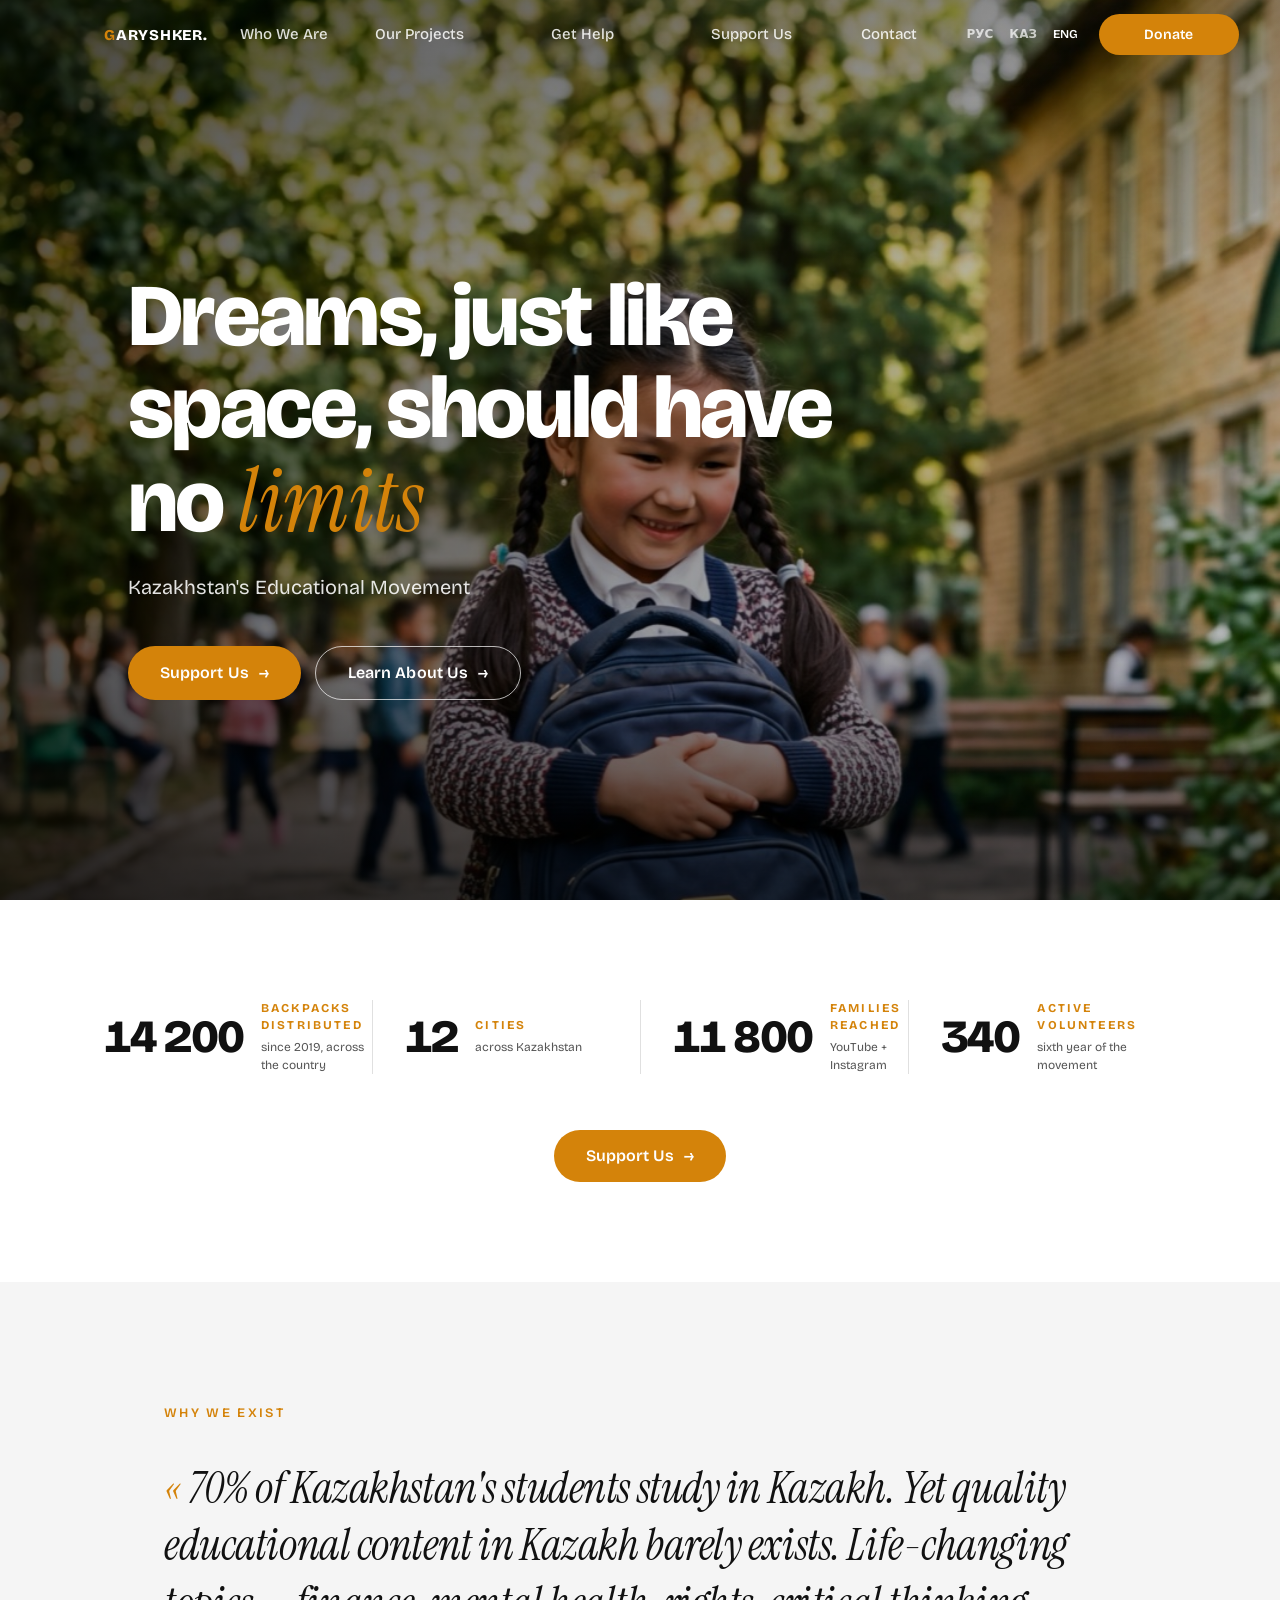
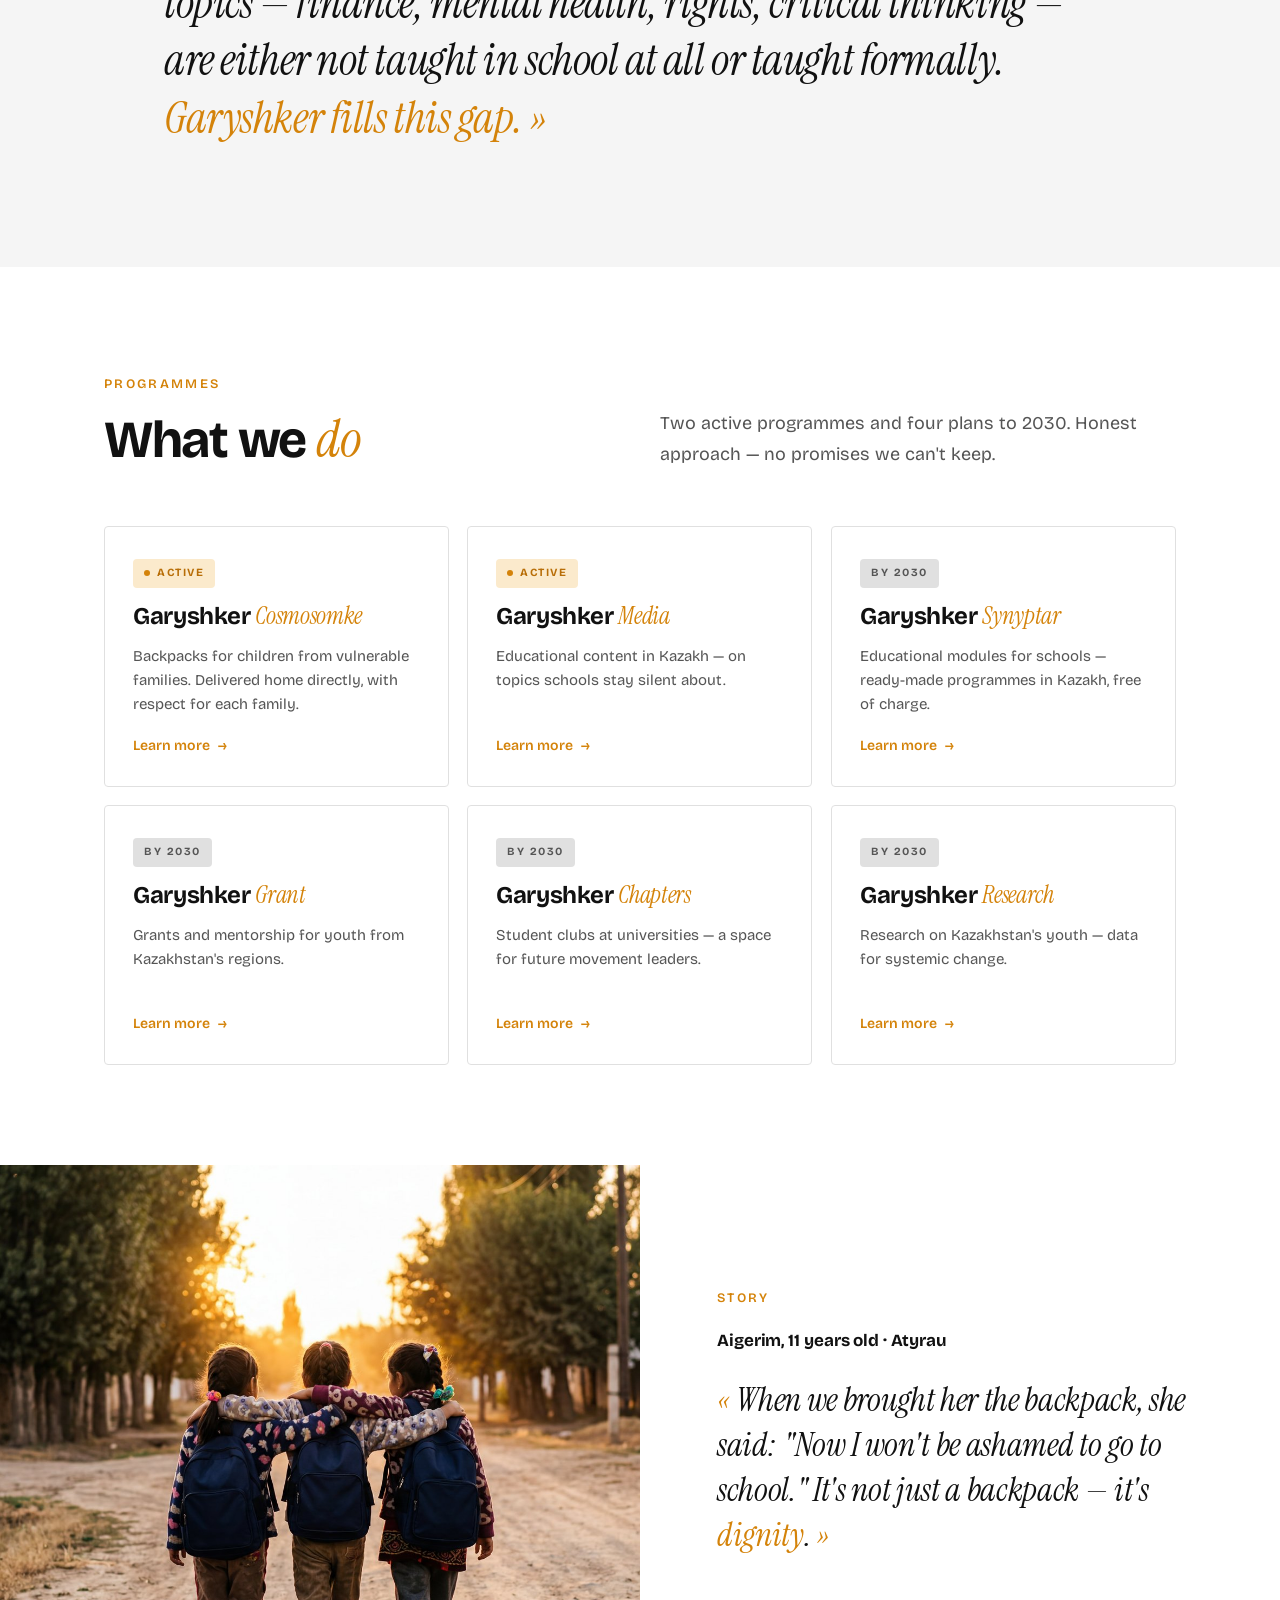
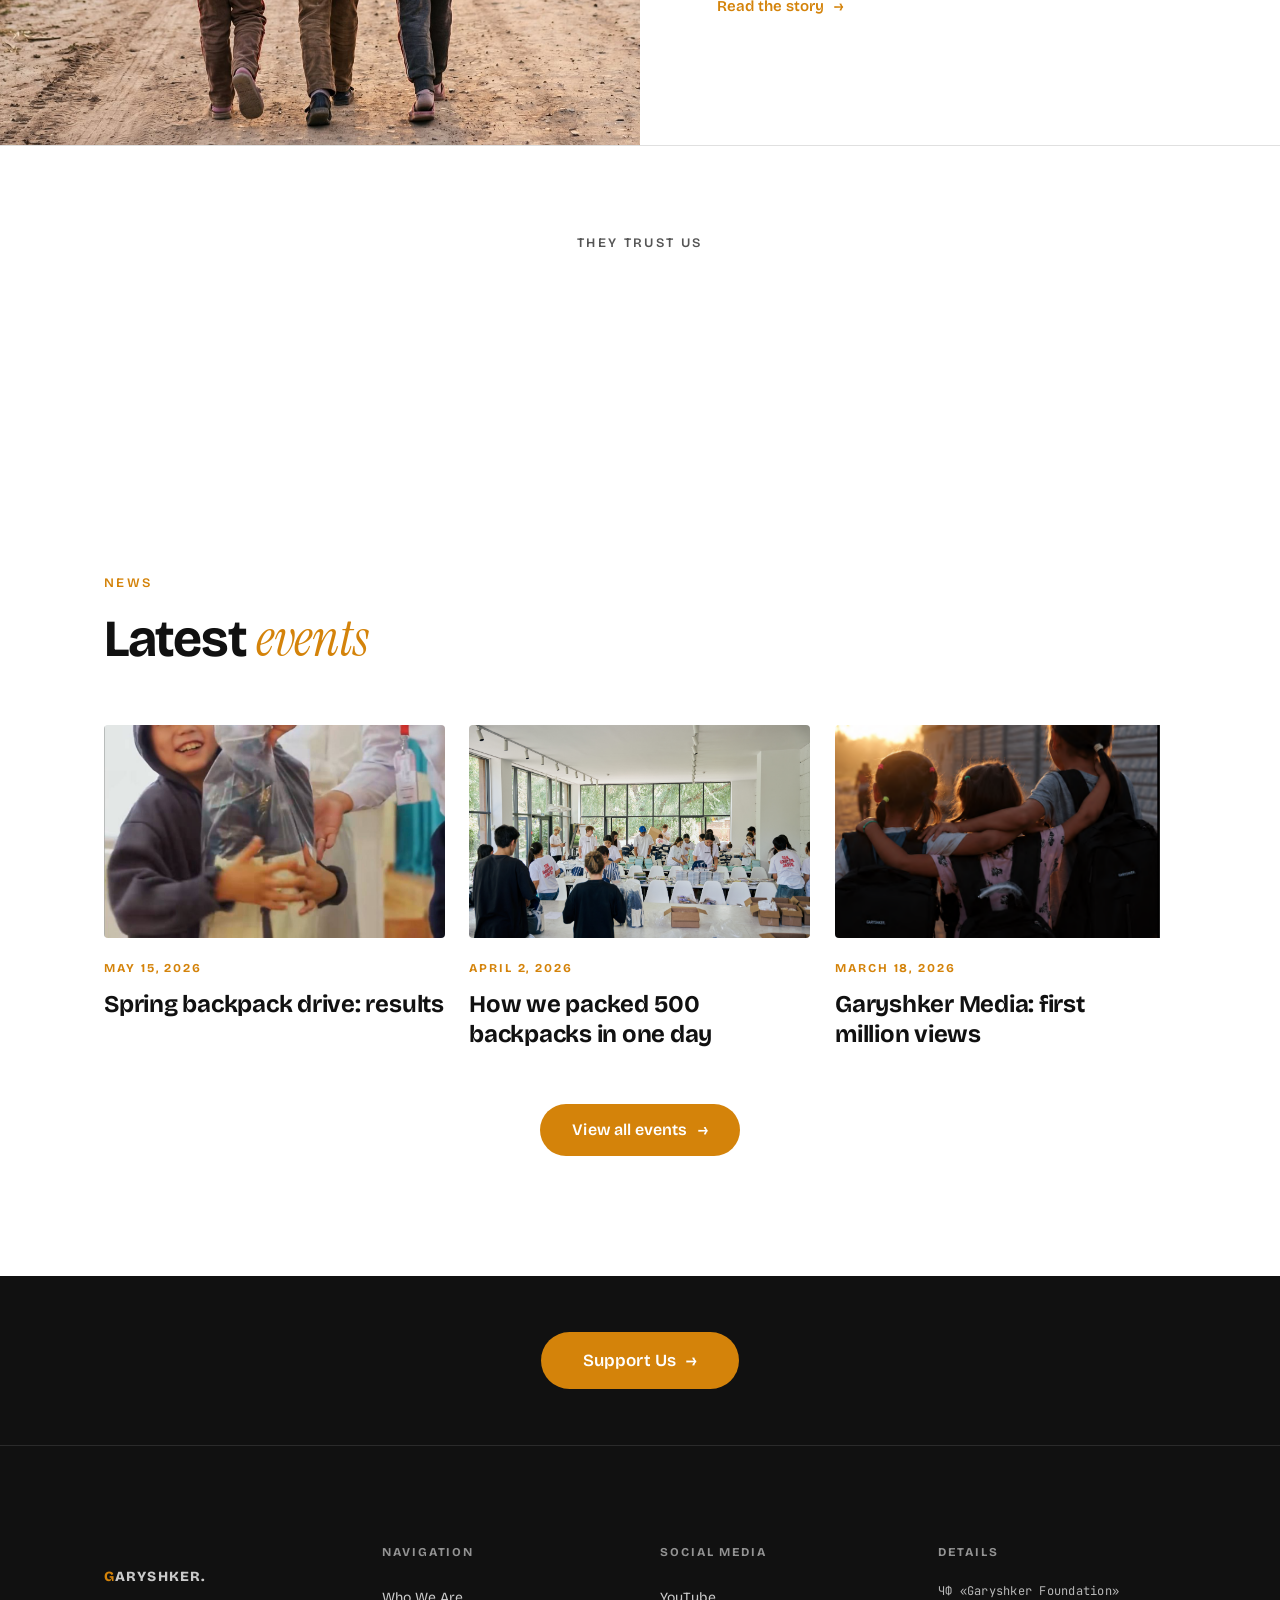
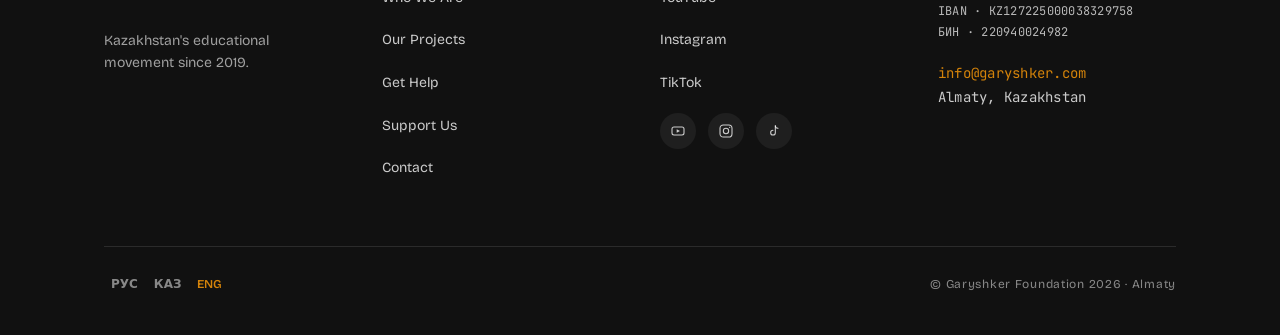
==== commit bb7f893d: "Redesign stats row: inline number+label layout with separators Replace stacked big-number layout wit" ====
--- a/index.html
+++ b/index.html
@@ -94,33 +94,57 @@
   .key-stats__grid {
     display: grid;
     grid-template-columns: repeat(4, 1fr);
-    gap: 32px;
+    gap: 0;
     margin-bottom: 56px;
   }
-  @media (max-width: 880px) { .key-stats__grid { grid-template-columns: 1fr 1fr; gap: 48px 24px; } }
-  .key-stats__cell { text-align: left; }
+  .key-stats__cell {
+    display: grid;
+    grid-template-columns: auto 1fr;
+    grid-template-rows: auto auto;
+    align-items: center;
+    column-gap: 18px;
+    padding-left: 32px;
+    border-left: 1px solid var(--gray-line);
+  }
+  .key-stats__cell:first-child { padding-left: 0; border-left: none; }
   .key-stats__n {
-    font-size: clamp(56px, 7vw, 96px);
+    font-size: clamp(32px, 3.6vw, 54px);
     font-weight: 800;
     color: var(--ink);
     line-height: 1;
     letter-spacing: -0.04em;
     font-variant-numeric: tabular-nums;
-    margin-bottom: 14px;
+    grid-column: 1;
+    grid-row: 1 / 3;
+    align-self: center;
+    margin-bottom: 0;
   }
   .key-stats__l {
-    font-size: 13px;
+    font-size: 12px;
     font-weight: 700;
     color: var(--amber);
     letter-spacing: 0.18em;
     text-transform: uppercase;
     line-height: 1.4;
-    margin-bottom: 8px;
+    margin-bottom: 4px;
+    grid-column: 2;
+    grid-row: 1;
+    align-self: end;
   }
   .key-stats__s {
-    font-size: 13px;
+    font-size: 12px;
     color: var(--muted);
     line-height: 1.5;
+    grid-column: 2;
+    grid-row: 2;
+    align-self: start;
+  }
+  @media (max-width: 880px) {
+    .key-stats__grid { grid-template-columns: 1fr 1fr; gap: 40px 32px; }
+    .key-stats__cell { display: block; padding-left: 0; border-left: none; }
+    .key-stats__n { font-size: clamp(44px, 8vw, 72px); margin-bottom: 14px; }
+    .key-stats__l { font-size: 13px; margin-bottom: 8px; }
+    .key-stats__s { font-size: 13px; }
   }
   .key-stats__cta { text-align: center; }
 
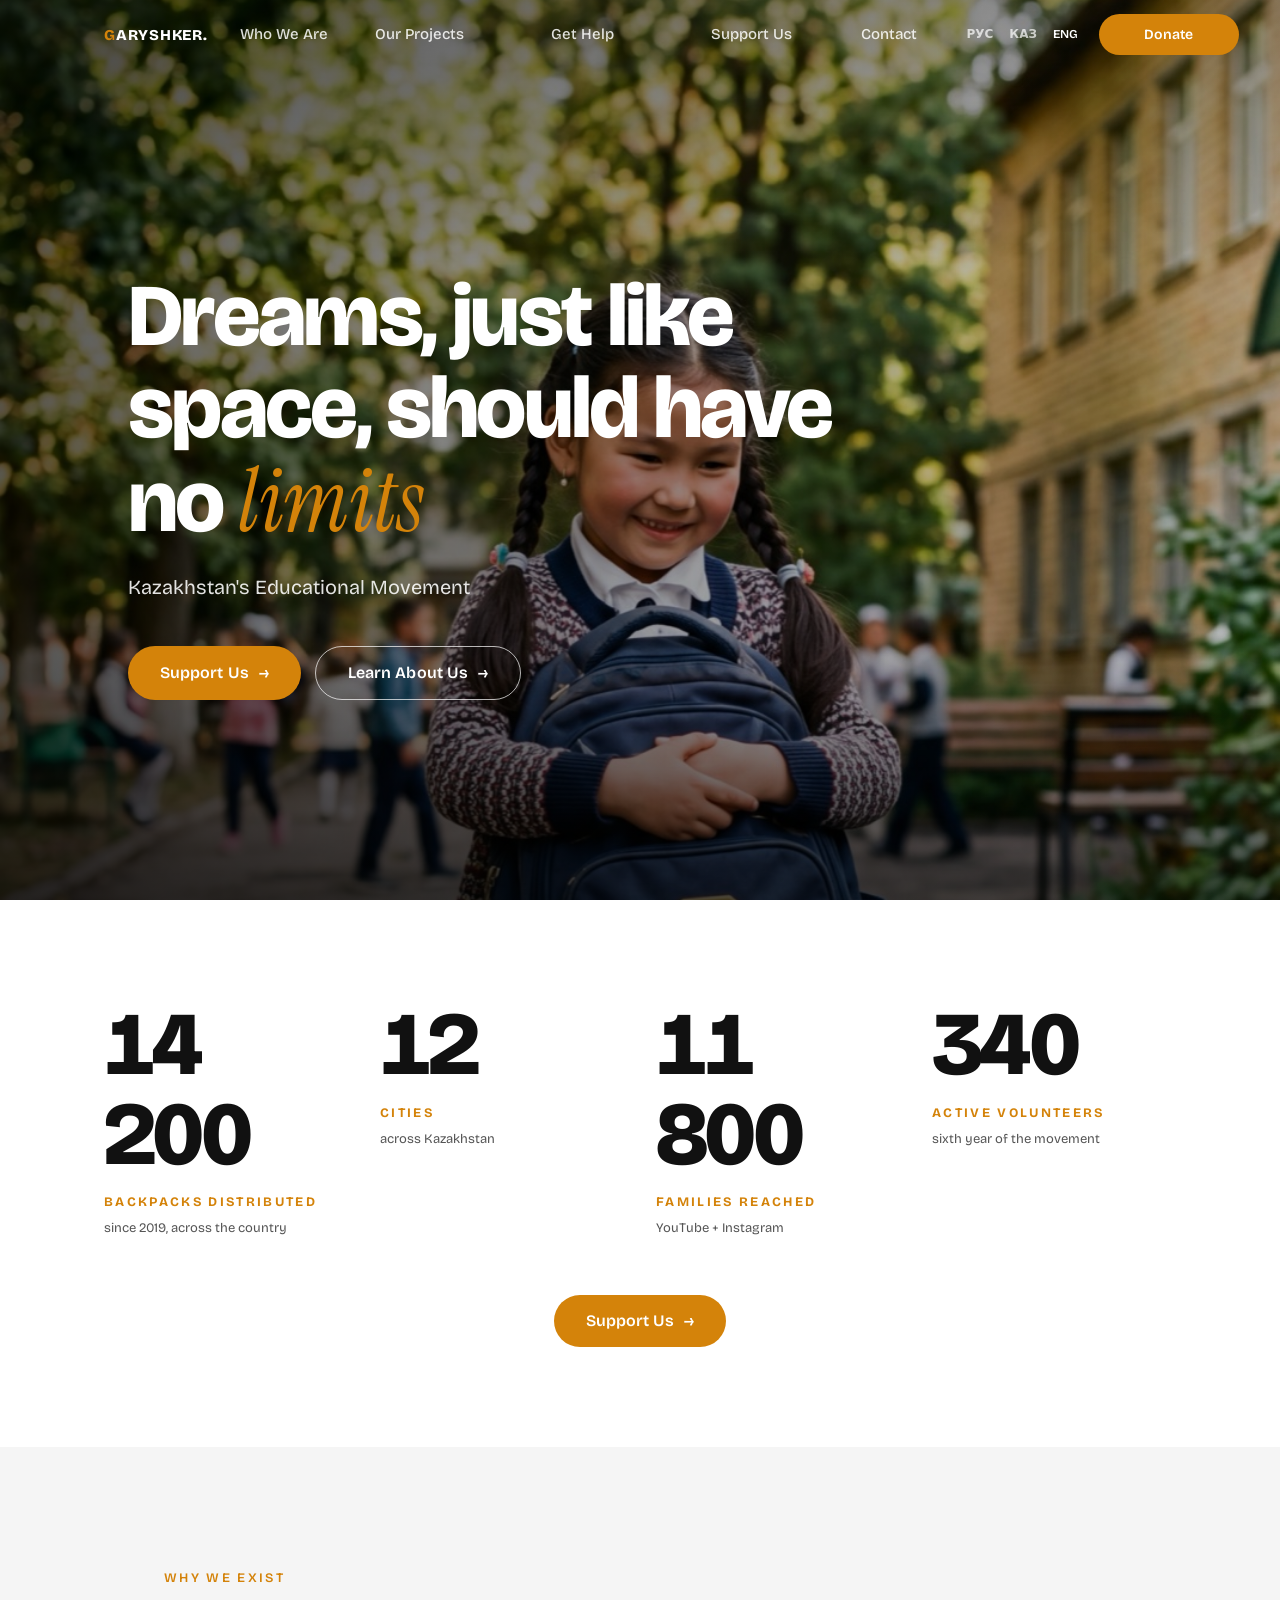
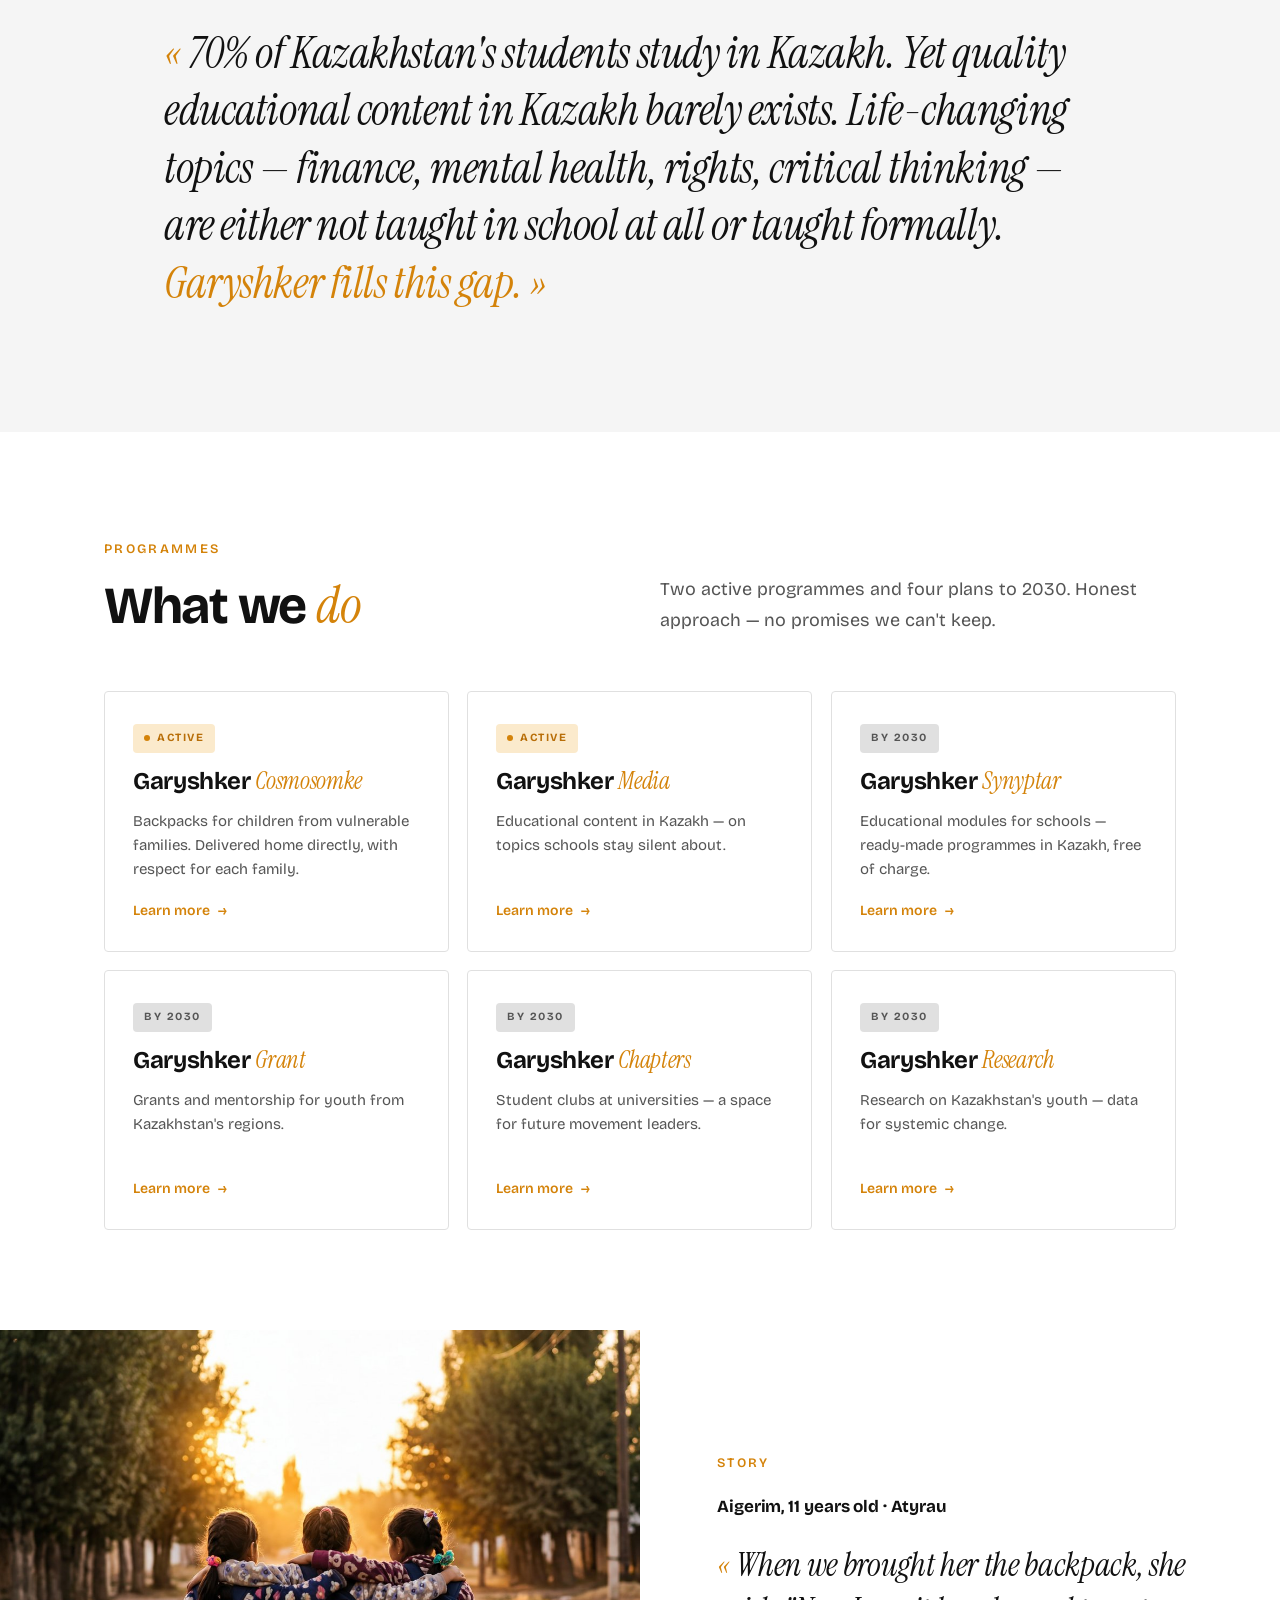
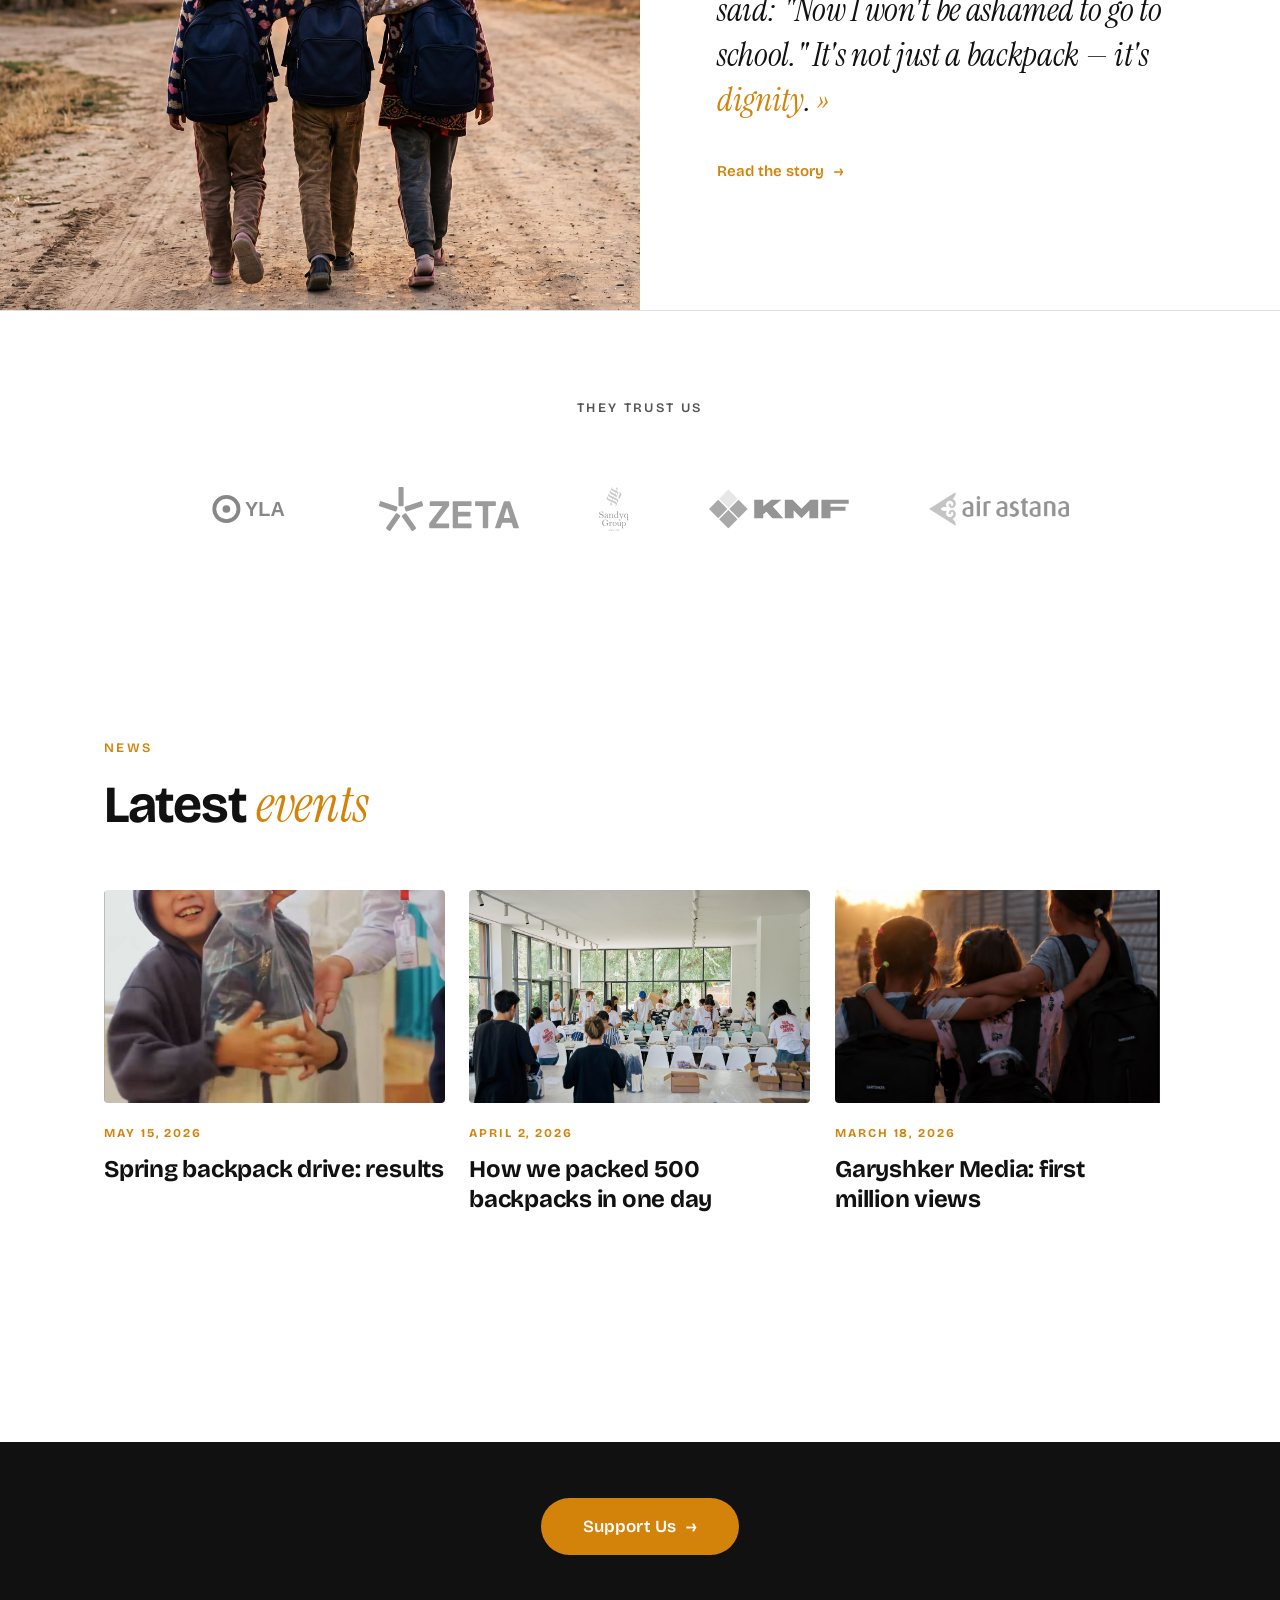
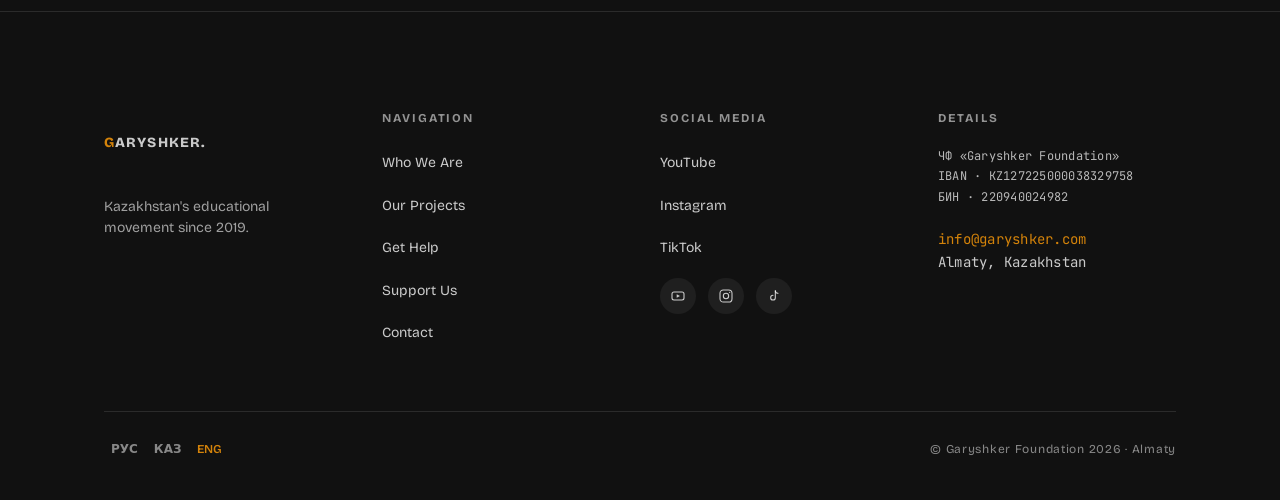
==== commit e7b1d0f9: "Revert stats layout to original stacked design Co-Authored-By: Claude Sonnet 4.6 <noreply@anthropic." ====
--- a/index.html
+++ b/index.html
@@ -94,57 +94,33 @@
   .key-stats__grid {
     display: grid;
     grid-template-columns: repeat(4, 1fr);
-    gap: 0;
+    gap: 32px;
     margin-bottom: 56px;
   }
-  .key-stats__cell {
-    display: grid;
-    grid-template-columns: auto 1fr;
-    grid-template-rows: auto auto;
-    align-items: center;
-    column-gap: 18px;
-    padding-left: 32px;
-    border-left: 1px solid var(--gray-line);
-  }
-  .key-stats__cell:first-child { padding-left: 0; border-left: none; }
+  @media (max-width: 880px) { .key-stats__grid { grid-template-columns: 1fr 1fr; gap: 48px 24px; } }
+  .key-stats__cell { text-align: left; }
   .key-stats__n {
-    font-size: clamp(32px, 3.6vw, 54px);
+    font-size: clamp(56px, 7vw, 96px);
     font-weight: 800;
     color: var(--ink);
     line-height: 1;
     letter-spacing: -0.04em;
     font-variant-numeric: tabular-nums;
-    grid-column: 1;
-    grid-row: 1 / 3;
-    align-self: center;
-    margin-bottom: 0;
+    margin-bottom: 14px;
   }
   .key-stats__l {
-    font-size: 12px;
+    font-size: 13px;
     font-weight: 700;
     color: var(--amber);
     letter-spacing: 0.18em;
     text-transform: uppercase;
     line-height: 1.4;
-    margin-bottom: 4px;
-    grid-column: 2;
-    grid-row: 1;
-    align-self: end;
+    margin-bottom: 8px;
   }
   .key-stats__s {
-    font-size: 12px;
+    font-size: 13px;
     color: var(--muted);
     line-height: 1.5;
-    grid-column: 2;
-    grid-row: 2;
-    align-self: start;
-  }
-  @media (max-width: 880px) {
-    .key-stats__grid { grid-template-columns: 1fr 1fr; gap: 40px 32px; }
-    .key-stats__cell { display: block; padding-left: 0; border-left: none; }
-    .key-stats__n { font-size: clamp(44px, 8vw, 72px); margin-bottom: 14px; }
-    .key-stats__l { font-size: 13px; margin-bottom: 8px; }
-    .key-stats__s { font-size: 13px; }
   }
   .key-stats__cta { text-align: center; }
 
